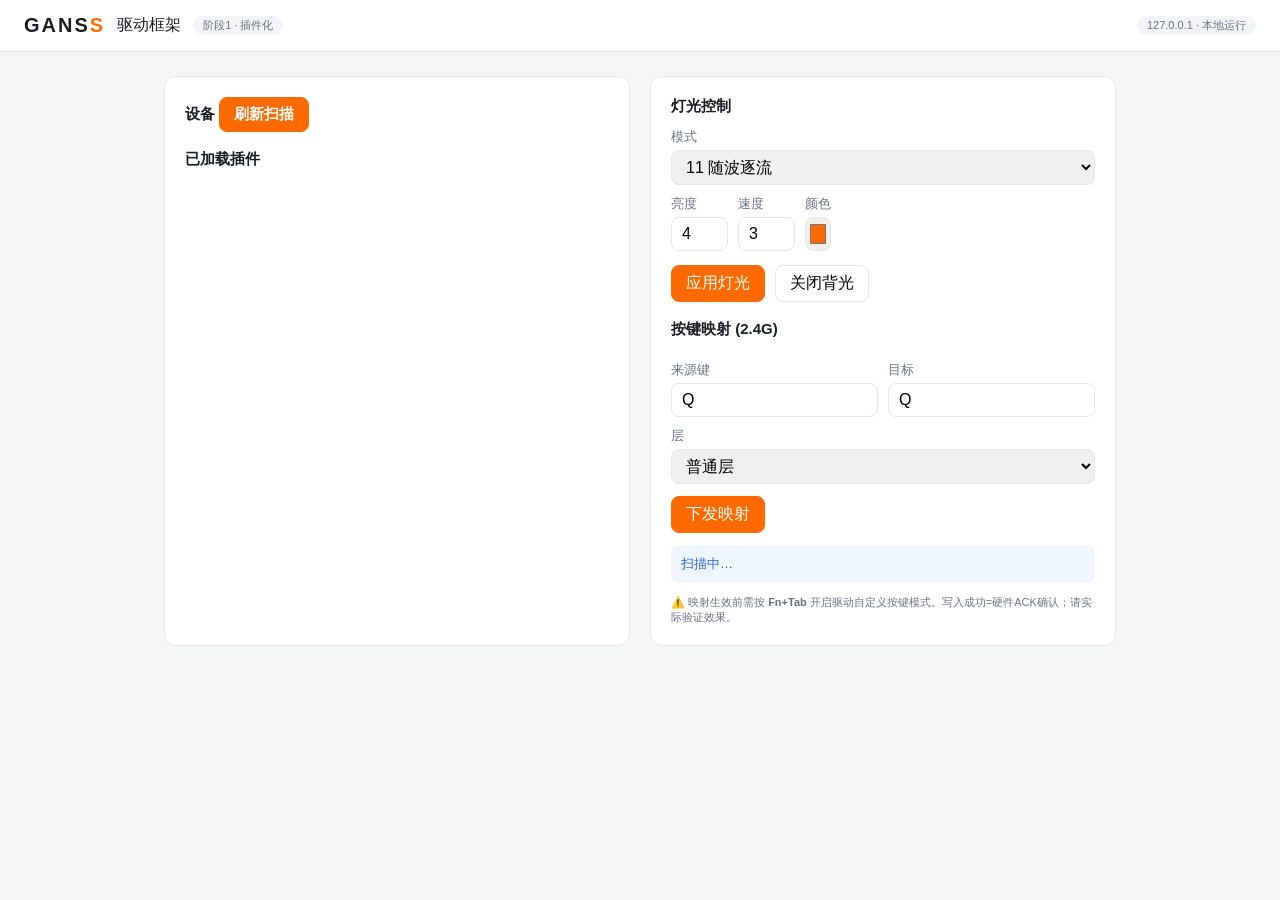
==== framework/web/index.html @ e5298eab "阶段1：插件化框架重构 + GS3104T-PRO 标准插件迁移（10项真机回归全通过） - framework/transport.py: import hid 统一传输层（显式 report_id" ====
<!DOCTYPE html>
<html lang="zh-CN">
<head>
<meta charset="utf-8">
<title>GANSS 驱动框架 (阶段1)</title>
<style>
:root{--bg:#f5f6f8;--card:#fff;--ink:#1a1d21;--muted:#6b7280;--accent:#ff6a00;--line:#e5e7eb;--ok:#16a34a;--err:#dc2626}
*{box-sizing:border-box;margin:0;padding:0}
body{font-family:-apple-system,'PingFang SC',sans-serif;background:var(--bg);color:var(--ink)}
header{background:var(--card);border-bottom:1px solid var(--line);padding:14px 24px;display:flex;gap:12px;align-items:center}
.logo{font-weight:800;font-size:20px;letter-spacing:2px}
main{max-width:1000px;margin:24px auto;padding:0 24px;display:grid;grid-template-columns:1fr 1fr;gap:20px}
.card{background:var(--card);border:1px solid var(--line);border-radius:12px;padding:20px}
h2{font-size:15px;margin-bottom:12px}
button{font:inherit;cursor:pointer;border:1px solid var(--line);background:#fff;border-radius:8px;padding:7px 14px}
button.primary{background:var(--accent);color:#fff;border-color:var(--accent)}
.badge{font-size:11px;background:#f3f4f6;border-radius:999px;padding:2px 10px;color:var(--muted)}
.device,.plugin{padding:10px 12px;border:1px solid var(--line);border-radius:8px;margin-bottom:8px;font-size:13px}
.meta{color:var(--muted);font-size:11px;margin-top:4px}
label{display:block;font-size:13px;color:var(--muted);margin:10px 0 4px}
select,input{width:100%;padding:7px 10px;border:1px solid var(--line);border-radius:8px;font:inherit}
#status{font-size:13px;padding:10px;border-radius:8px;margin-top:12px;display:none;white-space:pre-wrap}
#status.ok{display:block;background:#f0fdf4;color:var(--ok)}
#status.err{display:block;background:#fef2f2;color:var(--err)}
#status.info{display:block;background:#eff6ff;color:#2563eb}
.row{display:flex;gap:10px}
</style>
</head>
<body>
<header>
  <span class="logo">GANS<span style="color:var(--accent)">S</span></span><span>驱动框架</span>
  <span class="badge">阶段1 · 插件化</span><span style="flex:1"></span>
  <span class="badge">127.0.0.1 · 本地运行</span>
</header>
<main>
  <section class="card">
    <h2>设备 <button class="primary" onclick="scan()">刷新扫描</button></h2>
    <div id="devices"></div>
    <h2 style="margin-top:18px">已加载插件</h2>
    <div id="plugins"></div>
  </section>
  <section class="card">
    <h2>灯光控制</h2>
    <label>模式</label>
    <select id="mode"></select>
    <div class="row">
      <div><label>亮度</label><input type="number" id="brightness" min="0" max="5" value="4"></div>
      <div><label>速度</label><input type="number" id="speed" min="0" max="5" value="3"></div>
      <div><label>颜色</label><input type="color" id="color" value="#ff6a00" style="height:34px;padding:2px"></div>
    </div>
    <div style="display:flex;gap:10px;margin-top:14px">
      <button class="primary" onclick="applyLight()">应用灯光</button>
      <button onclick="lightOff()">关闭背光</button>
    </div>
    <h2 style="margin-top:18px">按键映射 (2.4G)</h2>
    <div class="row">
      <div><label>来源键</label><input id="src" value="Q" list="keys"></div>
      <div><label>目标</label><input id="dst" value="Q" list="keys"></div>
    </div>
    <label>层</label>
    <select id="layer"><option value="normal">普通层</option><option value="fn">Fn 层</option></select>
    <div style="margin-top:12px"><button class="primary" onclick="applyMap()">下发映射</button></div>
    <div id="status"></div>
    <p class="meta" style="margin-top:12px">⚠️ 映射生效前需按 <b>Fn+Tab</b> 开启驱动自定义按键模式。写入成功=硬件ACK确认；请实际验证效果。</p>
  </section>
</main>
<script>
const $=i=>document.getElementById(i);
let devices=[],selected=null;
const MODES=[[0,'关闭'],[1,'静态恒亮'],[2,'单点亮'],[3,'单熄灭'],[4,'繁星点点'],[5,'漫天飞雪'],[6,'百花争艳'],[7,'动态呼吸'],[8,'光谱循环'],[9,'彩泉涌动'],[10,'多彩纵横'],[11,'随波逐流'],[12,'峰回路转'],[13,'一触即发'],[14,'一石二鸟'],[15,'涟漪扩散'],[16,'川流不息'],[17,'重峦叠嶂'],[18,'斜风细雨'],[19,'来回穿梭']];
$('mode').innerHTML=MODES.map(([n,nm])=>`<option value="${n}"${n===11?' selected':''}>${n} ${nm}</option>`).join('');
function status(kind,text){const s=$('status');s.className=kind;s.textContent=text}
async function api(m,p={}){const r=await fetch('/api',{method:'POST',headers:{'Content-Type':'application/json'},body:JSON.stringify({api_version:2,id:String(Date.now()),method:m,params:p})});return r.json()}
async function scan(){
  status('info','扫描中…');
  const r=await api('devices.scan');if(!r.ok)return status('err',r.error.message);
  devices=r.result.devices;
  $('devices').innerHTML=devices.length?devices.map((d,i)=>`<div class="device" data-i="${i}" onclick="sel(${i})" style="${selected===i?'border-color:var(--accent);background:#fff7f2':''}"><b>${d.name}</b> <span class="badge">${d.device_type}</span><div class="meta">${d.device_id} · ${d.connection} · ${d.plugin_id}</div></div>`).join(''):'<div class="meta">未发现设备</div>';
  const p=await api('plugins.list');
  $('plugins').innerHTML=p.result.plugins.map(pl=>`<div class="plugin"><b>${pl.name}</b> <span class="badge">${pl.plugin_id} v${pl.version}</span><div class="meta">能力: ${pl.capabilities.join(', ')} · ${pl.enabled?'已启用':'已禁用'}</div><div style="margin-top:6px"><button onclick="togglePlugin('${pl.plugin_id}',${!pl.enabled})">${pl.enabled?'禁用':'启用'}</button></div></div>`).join('');
  status(devices.length?'ok':'err',devices.length?`发现 ${devices.length} 台设备`:'未发现设备');
}
function sel(i){selected=i;scan()}
async function togglePlugin(id,en){await api('plugins.set_enabled',{plugin_id:id,enabled:en});scan()}
async function needDev(){if(selected==null||!devices[selected]){status('err','请先扫描并选择设备');return null}return devices[selected].device_id}
async function applyLight(){const d=await needDev();if(!d)return;
  const r=await api('device.apply',{device:d,module:'lighting',patch:{mode:+$('mode').value,color:$('color').value.slice(1).toUpperCase(),brightness:+$('brightness').value,speed:+$('speed').value}});
  status(r.ok?'ok':'err',r.ok?'灯光指令已发送（硬件ACK通过），请目视确认效果':r.error.message)}
async function lightOff(){const d=await needDev();if(!d)return;
  const r=await api('device.apply',{device:d,module:'lighting',patch:{mode:0}});
  status(r.ok?'ok':'err',r.ok?'背光已关闭':r.error.message)}
async function applyMap(){const d=await needDev();if(!d)return;
  const r=await api('device.apply',{device:d,module:'keymap',patch:{source:$('src').value.trim(),target:$('dst').value.trim(),layer:$('layer').value}});
  status(r.ok?'ok':'err',r.ok?`映射 ${$('src').value}→${$('dst').value} 已发送（ACK通过），请按键验证`:r.error.message)}
scan();
</script>
</body>
</html>
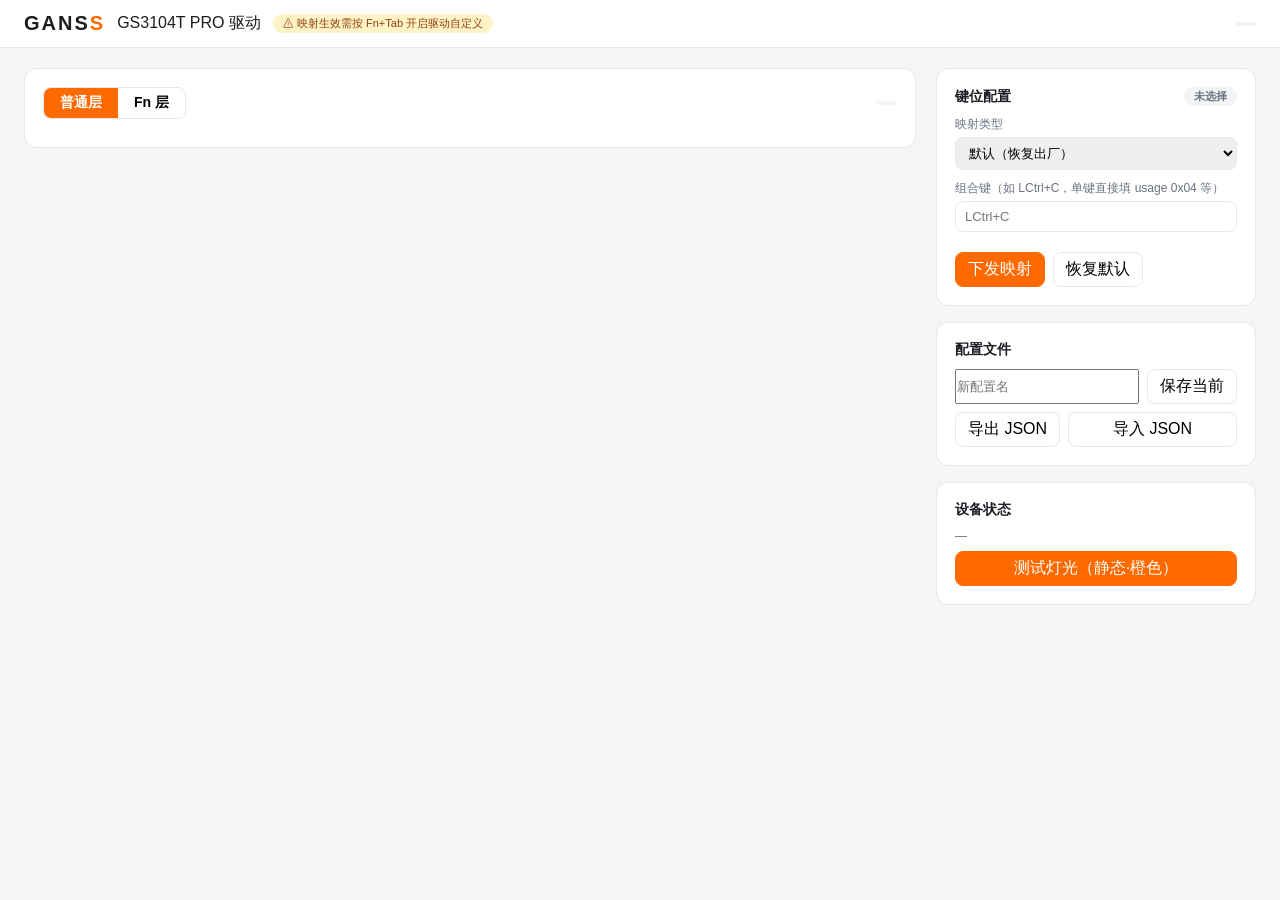
==== commit 4fa0da98: "阶段2：官方网页驱动协议破解落地 + 112键可视化 + 完整映射 + Profiles - web_protocol.py: 新固件协议完整实现（AA头32B分块/GET_DEVICE_INFO/键" ====
--- a/framework/web/index.html
+++ b/framework/web/index.html
@@ -2,97 +2,353 @@
 <html lang="zh-CN">
 <head>
 <meta charset="utf-8">
-<title>GANSS 驱动框架 (阶段1)</title>
+<title>GANSS GS3104T PRO 键盘驱动</title>
 <style>
-:root{--bg:#f5f6f8;--card:#fff;--ink:#1a1d21;--muted:#6b7280;--accent:#ff6a00;--line:#e5e7eb;--ok:#16a34a;--err:#dc2626}
+:root{--bg:#f5f6f8;--card:#fff;--ink:#1a1d21;--muted:#6b7280;--accent:#ff6a00;--line:#e5e7eb;
+  --ok:#16a34a;--err:#dc2626;--modified:#2563eb}
 *{box-sizing:border-box;margin:0;padding:0}
 body{font-family:-apple-system,'PingFang SC',sans-serif;background:var(--bg);color:var(--ink)}
-header{background:var(--card);border-bottom:1px solid var(--line);padding:14px 24px;display:flex;gap:12px;align-items:center}
+header{background:var(--card);border-bottom:1px solid var(--line);padding:12px 24px;display:flex;gap:12px;align-items:center}
 .logo{font-weight:800;font-size:20px;letter-spacing:2px}
-main{max-width:1000px;margin:24px auto;padding:0 24px;display:grid;grid-template-columns:1fr 1fr;gap:20px}
-.card{background:var(--card);border:1px solid var(--line);border-radius:12px;padding:20px}
-h2{font-size:15px;margin-bottom:12px}
-button{font:inherit;cursor:pointer;border:1px solid var(--line);background:#fff;border-radius:8px;padding:7px 14px}
+.badge{font-size:11px;background:#f3f4f6;border-radius:999px;padding:2px 10px;color:var(--muted)}
+.badge.warn{background:#fef3c7;color:#92400e}
+main{max-width:1280px;margin:20px auto;padding:0 24px;display:grid;grid-template-columns:1fr 320px;gap:20px;align-items:start}
+.card{background:var(--card);border:1px solid var(--line);border-radius:12px;padding:18px}
+h2{font-size:14px;margin-bottom:10px;display:flex;justify-content:space-between;align-items:center}
+button{font:inherit;cursor:pointer;border:1px solid var(--line);background:#fff;border-radius:8px;padding:6px 12px}
 button.primary{background:var(--accent);color:#fff;border-color:var(--accent)}
-.badge{font-size:11px;background:#f3f4f6;border-radius:999px;padding:2px 10px;color:var(--muted)}
-.device,.plugin{padding:10px 12px;border:1px solid var(--line);border-radius:8px;margin-bottom:8px;font-size:13px}
-.meta{color:var(--muted);font-size:11px;margin-top:4px}
-label{display:block;font-size:13px;color:var(--muted);margin:10px 0 4px}
-select,input{width:100%;padding:7px 10px;border:1px solid var(--line);border-radius:8px;font:inherit}
+button:disabled{opacity:.5;cursor:not-allowed}
+.layer-switch{display:flex;gap:0;border:1px solid var(--line);border-radius:8px;overflow:hidden}
+.layer-switch button{border:none;border-radius:0;padding:6px 16px}
+.layer-switch button.active{background:var(--accent);color:#fff}
+#kb{position:relative;margin:10px auto}
+#kb svg{display:block}
+.keyrect{fill:#fff;stroke:#9ca3af;stroke-width:1;cursor:pointer}
+.keyrect:hover{fill:#fff7f2}
+.keyrect.selected{stroke:var(--accent);stroke-width:2.5}
+.keyrect.modified{stroke:var(--modified);stroke-width:2}
+.keyrect.reserved{fill:#f3f4f6;stroke-dasharray:3 2}
+.keylabel{font-size:9px;fill:#374151;pointer-events:none;user-select:none}
+.keymap-badge{font-size:8px;fill:var(--modified);pointer-events:none;font-weight:700}
+.panel label{display:block;font-size:12px;color:var(--muted);margin:10px 0 4px}
+.panel select,.panel input{width:100%;padding:7px 9px;border:1px solid var(--line);border-radius:8px;font:inherit;font-size:13px}
+.mods{display:grid;grid-template-columns:repeat(4,1fr);gap:6px;margin-top:6px}
+.mods label{display:flex;gap:4px;align-items:center;font-size:11px;margin:0;color:var(--ink)}
 #status{font-size:13px;padding:10px;border-radius:8px;margin-top:12px;display:none;white-space:pre-wrap}
 #status.ok{display:block;background:#f0fdf4;color:var(--ok)}
 #status.err{display:block;background:#fef2f2;color:var(--err)}
 #status.info{display:block;background:#eff6ff;color:#2563eb}
-.row{display:flex;gap:10px}
+.profile-item{display:flex;justify-content:space-between;align-items:center;padding:6px 8px;border:1px solid var(--line);border-radius:8px;margin-bottom:6px;font-size:13px}
+.profile-item.active{border-color:var(--accent);background:#fff7f2}
+.macro-ev{display:flex;gap:6px;margin-bottom:4px;font-size:11px;align-items:center}
+.macro-ev input{width:70px;padding:3px 6px}
+.device-info{font-size:12px;color:var(--muted);margin:6px 0}
+textarea{width:100%;height:70px;font:12px ui-monospace,monospace;border:1px solid var(--line);border-radius:8px;padding:6px}
+.hidden{display:none}
 </style>
 </head>
 <body>
 <header>
-  <span class="logo">GANS<span style="color:var(--accent)">S</span></span><span>驱动框架</span>
-  <span class="badge">阶段1 · 插件化</span><span style="flex:1"></span>
-  <span class="badge">127.0.0.1 · 本地运行</span>
+  <span class="logo">GANS<span style="color:var(--accent)">S</span></span><span>GS3104T PRO 驱动</span>
+  <span class="badge warn">⚠ 映射生效需按 Fn+Tab 开启驱动自定义</span>
+  <span style="flex:1"></span>
+  <span id="devInfo" class="badge"></span>
 </header>
 <main>
   <section class="card">
-    <h2>设备 <button class="primary" onclick="scan()">刷新扫描</button></h2>
-    <div id="devices"></div>
-    <h2 style="margin-top:18px">已加载插件</h2>
-    <div id="plugins"></div>
+    <h2>
+      <div class="layer-switch">
+        <button id="layerNormal" class="active" onclick="setLayer('normal')">普通层</button>
+        <button id="layerFn" onclick="setLayer('fn')">Fn 层</button>
+      </div>
+      <span class="badge" id="modifiedCount"></span>
+    </h2>
+    <div id="kb"></div>
   </section>
-  <section class="card">
-    <h2>灯光控制</h2>
-    <label>模式</label>
-    <select id="mode"></select>
-    <div class="row">
-      <div><label>亮度</label><input type="number" id="brightness" min="0" max="5" value="4"></div>
-      <div><label>速度</label><input type="number" id="speed" min="0" max="5" value="3"></div>
-      <div><label>颜色</label><input type="color" id="color" value="#ff6a00" style="height:34px;padding:2px"></div>
+  <aside>
+    <div class="card panel">
+      <h2>键位配置 <span class="badge" id="selKeyName">未选择</span></h2>
+      <label>映射类型</label>
+      <select id="mapType" onchange="renderTypeUI()">
+        <option value="default">默认（恢复出厂）</option>
+        <option value="key">按键 / 组合键</option>
+        <option value="media">多媒体键</option>
+        <option value="macro">宏</option>
+      </select>
+      <div id="uiKey">
+        <label>组合键（如 LCtrl+C，单键直接填 usage 0x04 等）</label>
+        <input id="comboKey" placeholder="LCtrl+C" list="usageList">
+        <div class="mods" id="modifierBoxes"></div>
+      </div>
+      <div id="uiMedia" class="hidden">
+        <label>多媒体键</label>
+        <select id="mediaKey"></select>
+      </div>
+      <div id="uiMacro" class="hidden">
+        <label>宏绑定槽位</label>
+        <input id="macroSlot" type="number" min="0" max="99" value="0">
+        <label>宏动作（按下/抬起 + 延迟ms）</label>
+        <div id="macroEvents"></div>
+        <button onclick="addMacroEvent()">+ 添加事件</button>
+        <label style="margin-top:8px">说明：actionType=3（键盘），下发走官方新协议（实验性）</label>
+      </div>
+      <div style="display:flex;gap:8px;margin-top:14px">
+        <button class="primary" onclick="applyMap()">下发映射</button>
+        <button onclick="applyDefault()">恢复默认</button>
+      </div>
     </div>
-    <div style="display:flex;gap:10px;margin-top:14px">
-      <button class="primary" onclick="applyLight()">应用灯光</button>
-      <button onclick="lightOff()">关闭背光</button>
+    <div class="card" style="margin-top:16px">
+      <h2>配置文件</h2>
+      <div id="profiles"></div>
+      <div style="display:flex;gap:8px;margin-top:8px">
+        <input id="profileName" placeholder="新配置名" style="flex:1">
+        <button onclick="saveProfile()">保存当前</button>
+      </div>
+      <div style="display:flex;gap:8px;margin-top:8px">
+        <button onclick="exportProfiles()">导出 JSON</button>
+        <label style="flex:1;position:relative;overflow:hidden">
+          <input type="file" id="importFile" accept=".json" style="position:absolute;inset:0;opacity:0;cursor:pointer" onchange="importProfiles(event)">
+          <button style="width:100%">导入 JSON</button>
+        </label>
+      </div>
     </div>
-    <h2 style="margin-top:18px">按键映射 (2.4G)</h2>
-    <div class="row">
-      <div><label>来源键</label><input id="src" value="Q" list="keys"></div>
-      <div><label>目标</label><input id="dst" value="Q" list="keys"></div>
+    <div class="card" style="margin-top:16px">
+      <h2>设备状态</h2>
+      <div id="stateInfo" class="device-info">—</div>
+      <div style="display:flex;gap:8px;margin-top:8px">
+        <button class="primary" style="flex:1" onclick="lighting()">测试灯光（静态·橙色）</button>
+      </div>
     </div>
-    <label>层</label>
-    <select id="layer"><option value="normal">普通层</option><option value="fn">Fn 层</option></select>
-    <div style="margin-top:12px"><button class="primary" onclick="applyMap()">下发映射</button></div>
-    <div id="status"></div>
-    <p class="meta" style="margin-top:12px">⚠️ 映射生效前需按 <b>Fn+Tab</b> 开启驱动自定义按键模式。写入成功=硬件ACK确认；请实际验证效果。</p>
-  </section>
+  </aside>
 </main>
+<div style="max-width:1280px;margin:0 auto;padding:0 24px 30px">
+  <div id="status"></div>
+</div>
+<datalist id="usageList"></datalist>
 <script>
 const $=i=>document.getElementById(i);
-let devices=[],selected=null;
-const MODES=[[0,'关闭'],[1,'静态恒亮'],[2,'单点亮'],[3,'单熄灭'],[4,'繁星点点'],[5,'漫天飞雪'],[6,'百花争艳'],[7,'动态呼吸'],[8,'光谱循环'],[9,'彩泉涌动'],[10,'多彩纵横'],[11,'随波逐流'],[12,'峰回路转'],[13,'一触即发'],[14,'一石二鸟'],[15,'涟漪扩散'],[16,'川流不息'],[17,'重峦叠嶂'],[18,'斜风细雨'],[19,'来回穿梭']];
-$('mode').innerHTML=MODES.map(([n,nm])=>`<option value="${n}"${n===11?' selected':''}>${n} ${nm}</option>`).join('');
-function status(kind,text){const s=$('status');s.className=kind;s.textContent=text}
+let devices=[],selected=null,layer='normal',keys=[],modified={normal:{},fn:{}},curKey=null,mediaKeys=[];
+
+function status(k,t){const s=$('status');s.className=k;s.textContent=t}
 async function api(m,p={}){const r=await fetch('/api',{method:'POST',headers:{'Content-Type':'application/json'},body:JSON.stringify({api_version:2,id:String(Date.now()),method:m,params:p})});return r.json()}
-async function scan(){
-  status('info','扫描中…');
-  const r=await api('devices.scan');if(!r.ok)return status('err',r.error.message);
-  devices=r.result.devices;
-  $('devices').innerHTML=devices.length?devices.map((d,i)=>`<div class="device" data-i="${i}" onclick="sel(${i})" style="${selected===i?'border-color:var(--accent);background:#fff7f2':''}"><b>${d.name}</b> <span class="badge">${d.device_type}</span><div class="meta">${d.device_id} · ${d.connection} · ${d.plugin_id}</div></div>`).join(''):'<div class="meta">未发现设备</div>';
-  const p=await api('plugins.list');
-  $('plugins').innerHTML=p.result.plugins.map(pl=>`<div class="plugin"><b>${pl.name}</b> <span class="badge">${pl.plugin_id} v${pl.version}</span><div class="meta">能力: ${pl.capabilities.join(', ')} · ${pl.enabled?'已启用':'已禁用'}</div><div style="margin-top:6px"><button onclick="togglePlugin('${pl.plugin_id}',${!pl.enabled})">${pl.enabled?'禁用':'启用'}</button></div></div>`).join('');
-  status(devices.length?'ok':'err',devices.length?`发现 ${devices.length} 台设备`:'未发现设备');
-}
-function sel(i){selected=i;scan()}
-async function togglePlugin(id,en){await api('plugins.set_enabled',{plugin_id:id,enabled:en});scan()}
-async function needDev(){if(selected==null||!devices[selected]){status('err','请先扫描并选择设备');return null}return devices[selected].device_id}
-async function applyLight(){const d=await needDev();if(!d)return;
-  const r=await api('device.apply',{device:d,module:'lighting',patch:{mode:+$('mode').value,color:$('color').value.slice(1).toUpperCase(),brightness:+$('brightness').value,speed:+$('speed').value}});
-  status(r.ok?'ok':'err',r.ok?'灯光指令已发送（硬件ACK通过），请目视确认效果':r.error.message)}
-async function lightOff(){const d=await needDev();if(!d)return;
-  const r=await api('device.apply',{device:d,module:'lighting',patch:{mode:0}});
-  status(r.ok?'ok':'err',r.ok?'背光已关闭':r.error.message)}
-async function applyMap(){const d=await needDev();if(!d)return;
-  const r=await api('device.apply',{device:d,module:'keymap',patch:{source:$('src').value.trim(),target:$('dst').value.trim(),layer:$('layer').value}});
-  status(r.ok?'ok':'err',r.ok?`映射 ${$('src').value}→${$('dst').value} 已发送（ACK通过），请按键验证`:r.error.message)}
-scan();
+
+// ---- init ----
+(async()=>{
+  const r=await api('devices.scan');
+  if(r.ok&&r.result.devices.length){devices=r.result.devices;selected=0;
+    $('devInfo').textContent=devices[0].name+' · '+devices[0].connection;
+    await loadState();
+  } else $('devInfo').textContent='未发现键盘';
+  const k=await api('keys.list',{device:devices[0]?.device_id||''});
+  if(k.ok){keys=k.result.keys;mediaKeys=k.result.media_keys||[];
+    $('mediaKey').innerHTML=mediaKeys.map(m=>`<option value="${m.id}">${m.name}</option>`).join('');
+    buildCanvas();buildUsageList();buildModifiers();
+  }
+  await refreshProfiles();
+})();
+
+async function loadState(){
+  const r=await api('device.state',{device:devices[0].device_id});
+  if(r.ok){
+    const st=r.result.state;
+    if(st.shadow){modified=st.shadow.keymap||{normal:{},fn:{}}}
+    $('stateInfo').innerHTML=
+      `连接: ${st.connection}<br>硬件回读: ${st.readback==='hardware'?'✅ 支持（新固件）':'❌ 不支持（旧固件/休眠）'}`+
+      (st.battery!=null?`<br>电量: ${st.battery}%`:'')+
+      (st.web_protocol===false?'<br>⚠ 媒体键/宏需新固件':'');
+  }
+}
+
+// ---- keyboard canvas ----
+function buildCanvas(){
+  if(!keys.length)return;
+  const maxX=Math.max(...keys.map(k=>k.rect[0]+k.rect[2]));
+  const maxY=Math.max(...keys.map(k=>k.rect[1]+k.rect[3]));
+  const scale=1.9, W=(maxX+10)*scale, H=(maxY+10)*scale;
+  let svg=`<svg width="${W}" height="${H}" viewBox="0 0 ${W} ${H}">`;
+  for(const k of keys){
+    const[x,y,w,h]=k.rect;
+    const isFn=k.name==='Fn', isTab=k.name==='Tab';
+    svg+=`<g data-idx="${k.index}">
+      <rect class="keyrect" data-idx="${k.index}" x="${(x+5)*scale}" y="${(y+5)*scale}" width="${w*scale}" height="${h*scale}" rx="4"/>
+      <text class="keylabel" x="${(x+5)*scale+w*scale/2}" y="${(y+5)*scale+h*scale/2+3}" text-anchor="middle">${k.name}</text>
+      <text class="keymap-badge" data-badge="${k.index}" x="${(x+5)*scale+w*scale-2}" y="${(y+5)*scale+10}" text-anchor="end"></text>
+    </g>`;
+  }
+  svg+='</svg>';
+  $('kb').innerHTML=svg;
+  $('kb').addEventListener('click',e=>{
+    const r=e.target.closest('.keyrect');if(!r)return;
+    selectKey(+r.dataset.idx);
+  });
+  refreshBadges();
+}
+function keyByIndex(i){return keys.find(k=>k.index===i)}
+function selectKey(i){
+  curKey=i;
+  document.querySelectorAll('.keyrect').forEach(r=>r.classList.toggle('selected',+r.dataset.idx===i));
+  const k=keyByIndex(i);
+  $('selKeyName').textContent=`${k.name} (#${i})`;
+  const isFnKey=k.name==='Fn';
+  if(isFnKey){status('info','Fn 为系统保留键，禁止修改（防自锁保护）')}
+  const cur=modified[layer][k.name];
+  renderTypeUI();
+  if(cur){
+    if(cur.startsWith('media:')){$('mapType').value='media';$('mediaKey').value=cur}
+    else if(cur.startsWith('macro:')){$('mapType').value='macro';$('macroSlot').value=cur.slice(6)}
+    else if(cur!=='default'){$('mapType').value='key';$('comboKey').value=cur}
+    else $('mapType').value='default';
+  } else $('mapType').value='default';
+}
+function setLayer(l){layer=l;
+  $('layerNormal').classList.toggle('active',l==='normal');
+  $('layerFn').classList.toggle('active',l==='fn');
+  refreshBadges();
+}
+function refreshBadges(){
+  const m=modified[layer]||{};let n=0;
+  document.querySelectorAll('.keyrect').forEach(r=>{
+    const k=keyByIndex(+r.dataset.idx);
+    const isMod=m[k.name]&&m[k.name]!=='default';
+    r.classList.toggle('modified',!!isMod);
+    r.classList.toggle('reserved',k.name==='Fn');
+    if(isMod)n++;
+    const badge=document.querySelector(`[data-badge="${k.index}"]`);
+    if(badge)badge.textContent=isMod?(m[k.name]==='default'?'⌂':m[k.name].replace('media:','').slice(0,5)):'';
+  });
+  $('modifiedCount').textContent=`已改 ${n} 键`;
+}
+function buildUsageList(){
+  const common=[['A',4],['B',5],['C',6],['V',25],['X',27],['Q',20],['W',26],['Esc',41],['Space',44],['Enter',40],['Tab',43],['0x04',4]];
+  $('usageList').innerHTML=common.map(([n,u])=>`<option value="${n}">`).join('');
+}
+function buildModifiers(){
+  const mods=['LCtrl','LShift','LAlt','LWin','RCtrl','RShift','RAlt','RWin'];
+  $('modifierBoxes').innerHTML=mods.map(m=>`<label><input type="checkbox" data-mod="${m}">${m}</label>`).join('');
+}
+function renderTypeUI(){
+  const t=$('mapType').value;
+  $('uiKey').classList.toggle('hidden',t!=='key');
+  $('uiMedia').classList.toggle('hidden',t!=='media');
+  $('uiMacro').classList.toggle('hidden',t!=='macro');
+}
+
+// ---- mapping apply ----
+function comboFromUI(){
+  const mods=[...document.querySelectorAll('[data-mod]:checked')].map(c=>c.dataset.mod);
+  const key=$('comboKey').value.trim();
+  if(!key)return null;
+  return [...mods,key].join('+');
+}
+async function applyMap(){
+  if(curKey==null)return status('err','请先点击选择一个按键');
+  const k=keyByIndex(curKey);
+  if(k.name==='Fn')return status('err','Fn 为系统保留键，禁止修改');
+  const t=$('mapType').value;
+  let target='default';
+  if(t==='key'){target=comboFromUI();if(!target)return status('err','请填写目标键')}
+  if(t==='media'){target=$('mediaKey').value}
+  if(t==='macro'){target=`macro:${$('macroSlot').value}`}
+  const r=await api('device.apply',{device:devices[0].device_id,module:'keymap',
+    patch:{source:k.name,target,layer}});
+  if(r.ok){
+    modified[layer][k.name]=target;
+    // macro: also send macro definition if editor has events
+    if(t==='macro'){
+      const acts=collectMacroEvents();
+      if(acts.length){
+        const mr=await api('device.apply',{device:devices[0].device_id,module:'macro',
+          patch:{slot:+$('macroSlot').value,actions:acts}});
+        if(!mr.ok)status('err','宏定义下发失败: '+mr.error.message);
+      }
+    }
+    refreshBadges();
+    status('ok',`已下发 ${k.name} → ${target}`+(r.result.apply.note?'\n'+r.result.apply.note:''));
+  } else status('err',r.error.message);
+}
+async function applyDefault(){
+  if(curKey==null)return status('err','请先选择按键');
+  const k=keyByIndex(curKey);
+  if(k.name==='Fn')return status('err','Fn 为系统保留键');
+  const r=await api('device.apply',{device:devices[0].device_id,module:'keymap',
+    patch:{source:k.name,target:'default',layer}});
+  if(r.ok){modified[layer][k.name]='default';refreshBadges();status('ok',`${k.name} 已恢复默认`)}
+  else status('err',r.error.message);
+}
+async function lighting(){
+  const r=await api('device.apply',{device:devices[0].device_id,module:'lighting',
+    patch:{mode:1,color:'FF6A00',brightness:4,speed:3}});
+  status(r.ok?'ok':'err',r.ok?'灯光已切换为静态橙色':'灯光失败: '+r.error.message);
+}
+
+// ---- macro editor ----
+let macroEvents=[];
+function addMacroEvent(ev){
+  macroEvents.push(ev||{isPress:true,keyCode:4,delay_ms:20});
+  renderMacroEvents();
+}
+function renderMacroEvents(){
+  $('macroEvents').innerHTML=macroEvents.map((e,i)=>`
+    <div class="macro-ev">
+      <select onchange="macroEvents[${i}].isPress=this.value==='1'">
+        <option value="1"${e.isPress?' selected':''}>按下</option>
+        <option value="0"${!e.isPress?' selected':''}>抬起</option>
+      </select>
+      <input type="number" value="${e.keyCode}" title="HID usage" onchange="macroEvents[${i}].keyCode=+this.value">
+      <input type="number" value="${e.delay_ms}" title="延迟 ms" onchange="macroEvents[${i}].delay_ms=+this.value">
+      <button onclick="macroEvents.splice(${i},1);renderMacroEvents()">×</button>
+    </div>`).join('');
+}
+function collectMacroEvents(){return macroEvents}
+
+// ---- profiles ----
+async function refreshProfiles(){
+  const r=await api('profiles.list',{device:devices[0].device_id});
+  if(r.ok){
+    const ps=r.result.profiles;
+    $('profiles').innerHTML=ps.length?ps.map(p=>`
+      <div class="profile-item"><span>${p.name}</span>
+        <span><button onclick="loadProfile('${p.name}')">载入</button>
+        <button onclick="delProfile('${p.name}')">×</button></span>
+      </div>`).join(''):'<span class="badge">暂无配置</span>';
+  }
+}
+async function saveProfile(){
+  const name=$('profileName').value.trim();
+  if(!name)return status('err','请填写配置名');
+  const r=await api('profiles.save',{device:devices[0].device_id,name,
+    data:{keymap:JSON.parse(JSON.stringify(modified))}});
+  if(r.ok){status('ok','配置已保存: '+name);$('profileName').value='';refreshProfiles()}
+  else status('err',r.error.message);
+}
+async function loadProfile(name){
+  const r=await api('profiles.list',{device:devices[0].device_id});
+  if(!r.ok)return status('err',r.error.message);
+  const p=r.result.profiles.find(x=>x.name===name);
+  if(!p)return;
+  modified={normal:{...(p.keymap.normal||{})},fn:{...(p.keymap.fn||{})}};
+  refreshBadges();
+  status('ok',`已载入配置「${name}」（映射表已同步到界面；逐键下发请点击各键）`);
+}
+async function delProfile(name){
+  await api('profiles.delete',{device:devices[0].device_id,name});
+  refreshProfiles();
+}
+async function exportProfiles(){
+  const r=await api('profiles.export',{device:devices[0].device_id});
+  if(r.ok){
+    const blob=new Blob([JSON.stringify(r.result.export,null,2)],{type:'application/json'});
+    const a=document.createElement('a');a.href=URL.createObjectURL(blob);
+    a.download='ganss-profiles.json';a.click();
+  }
+}
+async function importProfiles(ev){
+  const f=ev.target.files[0];if(!f)return;
+  const text=await f.text();
+  const r=await api('profiles.import',{device:devices[0].device_id,data:JSON.parse(text)});
+  if(r.ok){status('ok',`已导入 ${r.result.result.imported} 个配置`);refreshProfiles()}
+  else status('err',r.error.message);
+}
 </script>
 </body>
 </html>
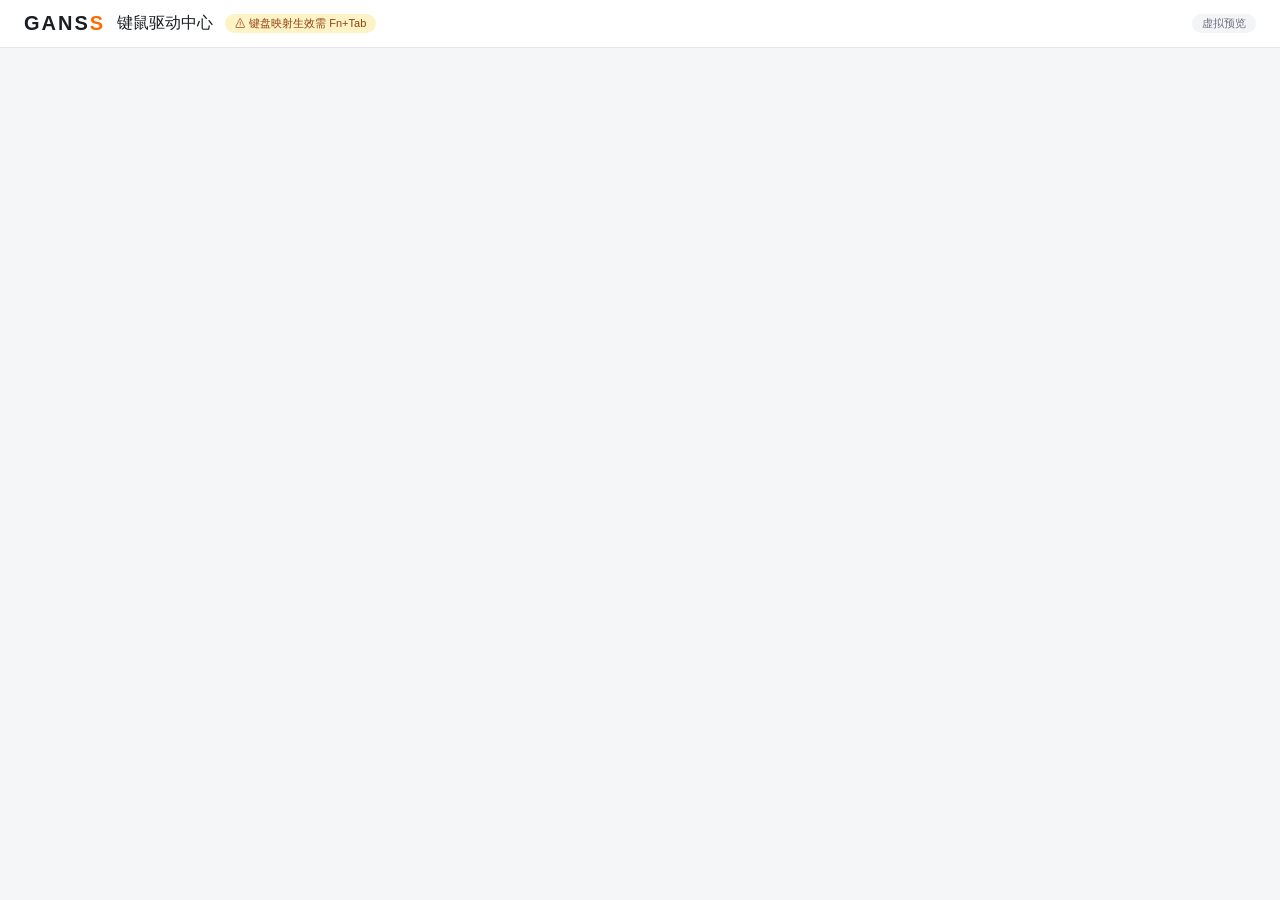
==== commit f19e332b: "阶段3：FLX3 鼠标插件接入 + 多设备同屏管理 - plugins/ganss_flx3/: manifest(多条件匹配防误伤Elan触控板) + protocol.py   (setCheck" ====
--- a/framework/web/index.html
+++ b/framework/web/index.html
@@ -2,353 +2,491 @@
 <html lang="zh-CN">
 <head>
 <meta charset="utf-8">
-<title>GANSS GS3104T PRO 键盘驱动</title>
+<title>GANSS 键鼠驱动中心</title>
 <style>
 :root{--bg:#f5f6f8;--card:#fff;--ink:#1a1d21;--muted:#6b7280;--accent:#ff6a00;--line:#e5e7eb;
-  --ok:#16a34a;--err:#dc2626;--modified:#2563eb}
+  --ok:#16a34a;--err:#dc2626;--modified:#2563eb;--sleep:#f59e0b}
 *{box-sizing:border-box;margin:0;padding:0}
 body{font-family:-apple-system,'PingFang SC',sans-serif;background:var(--bg);color:var(--ink)}
 header{background:var(--card);border-bottom:1px solid var(--line);padding:12px 24px;display:flex;gap:12px;align-items:center}
 .logo{font-weight:800;font-size:20px;letter-spacing:2px}
 .badge{font-size:11px;background:#f3f4f6;border-radius:999px;padding:2px 10px;color:var(--muted)}
 .badge.warn{background:#fef3c7;color:#92400e}
-main{max-width:1280px;margin:20px auto;padding:0 24px;display:grid;grid-template-columns:1fr 320px;gap:20px;align-items:start}
-.card{background:var(--card);border:1px solid var(--line);border-radius:12px;padding:18px}
+.badge.battery{background:#dcfce7;color:#166534}
+.devbar{display:flex;gap:10px;margin-top:10px}
+.devtab{flex:1;padding:10px 14px;border:1px solid var(--line);border-radius:10px;background:#fff;
+  cursor:pointer;display:flex;align-items:center;gap:10px}
+.devtab.active{border-color:var(--accent);background:#fff7f2}
+.devtab .nm{font-weight:600;font-size:14px}
+.devtab .st{font-size:11px;color:var(--muted)}
+.dot{width:8px;height:8px;border-radius:50%;background:var(--ok)}
+.dot.sleep{background:var(--sleep)}
+.sleepbar{display:none;background:#fef3c7;color:#92400e;padding:8px 14px;border-radius:10px;
+  margin-top:10px;font-size:13px;align-items:center;gap:10px}
+.sleepbar.show{display:flex}
+main{max-width:1280px;margin:20px auto;padding:0 24px}
+.card{background:var(--card);border:1px solid var(--line);border-radius:12px;padding:18px;margin-bottom:16px}
 h2{font-size:14px;margin-bottom:10px;display:flex;justify-content:space-between;align-items:center}
 button{font:inherit;cursor:pointer;border:1px solid var(--line);background:#fff;border-radius:8px;padding:6px 12px}
 button.primary{background:var(--accent);color:#fff;border-color:var(--accent)}
 button:disabled{opacity:.5;cursor:not-allowed}
-.layer-switch{display:flex;gap:0;border:1px solid var(--line);border-radius:8px;overflow:hidden}
+.tabs{display:flex;gap:2px;border-bottom:2px solid var(--line);margin-bottom:14px}
+.tabs button{border:none;border-radius:8px 8px 0 0;padding:8px 18px;background:transparent}
+.tabs button.active{color:var(--accent);border-bottom:2px solid var(--accent);font-weight:600}
+.grid2{display:grid;grid-template-columns:1fr 340px;gap:16px}
+.layer-switch{display:flex;border:1px solid var(--line);border-radius:8px;overflow:hidden}
 .layer-switch button{border:none;border-radius:0;padding:6px 16px}
 .layer-switch button.active{background:var(--accent);color:#fff}
-#kb{position:relative;margin:10px auto}
-#kb svg{display:block}
 .keyrect{fill:#fff;stroke:#9ca3af;stroke-width:1;cursor:pointer}
 .keyrect:hover{fill:#fff7f2}
 .keyrect.selected{stroke:var(--accent);stroke-width:2.5}
 .keyrect.modified{stroke:var(--modified);stroke-width:2}
 .keyrect.reserved{fill:#f3f4f6;stroke-dasharray:3 2}
-.keylabel{font-size:9px;fill:#374151;pointer-events:none;user-select:none}
+.keylabel{font-size:9px;fill:#374151;pointer-events:none}
 .keymap-badge{font-size:8px;fill:var(--modified);pointer-events:none;font-weight:700}
-.panel label{display:block;font-size:12px;color:var(--muted);margin:10px 0 4px}
+.panel label{display:block;font-size:12px;color:var(--muted);margin:8px 0 4px}
 .panel select,.panel input{width:100%;padding:7px 9px;border:1px solid var(--line);border-radius:8px;font:inherit;font-size:13px}
 .mods{display:grid;grid-template-columns:repeat(4,1fr);gap:6px;margin-top:6px}
-.mods label{display:flex;gap:4px;align-items:center;font-size:11px;margin:0;color:var(--ink)}
-#status{font-size:13px;padding:10px;border-radius:8px;margin-top:12px;display:none;white-space:pre-wrap}
+.mods label{display:flex;gap:4px;font-size:11px;margin:0;color:var(--ink)}
+#status{font-size:13px;padding:10px;border-radius:8px;margin-top:10px;display:none;white-space:pre-wrap}
 #status.ok{display:block;background:#f0fdf4;color:var(--ok)}
 #status.err{display:block;background:#fef2f2;color:var(--err)}
 #status.info{display:block;background:#eff6ff;color:#2563eb}
 .profile-item{display:flex;justify-content:space-between;align-items:center;padding:6px 8px;border:1px solid var(--line);border-radius:8px;margin-bottom:6px;font-size:13px}
-.profile-item.active{border-color:var(--accent);background:#fff7f2}
+.btnrow{display:flex;gap:8px;margin-top:10px;flex-wrap:wrap}
+.dpi-stage{border:1px solid var(--line);border-radius:10px;padding:10px;margin-bottom:8px}
+.dpi-stage .row{display:flex;gap:8px;align-items:center}
+.dpi-stage input[type=range]{flex:1}
 .macro-ev{display:flex;gap:6px;margin-bottom:4px;font-size:11px;align-items:center}
-.macro-ev input{width:70px;padding:3px 6px}
+.macro-ev input,.macro-ev select{width:80px;padding:3px 6px}
+.mouseview{position:relative;text-align:center}
+.mousebtn{cursor:pointer}
+.mousebtn.active circle{stroke:var(--accent);stroke-width:3}
+.radio-group{display:flex;gap:6px;flex-wrap:wrap}
+.radio-group label{display:flex;gap:4px;align-items:center;font-size:12px;margin:0;color:var(--ink);
+  border:1px solid var(--line);border-radius:8px;padding:5px 10px;cursor:pointer}
+.radio-group input{width:auto}
+.switch-row{display:flex;gap:16px;flex-wrap:wrap;margin-top:8px}
+.switch-row label{display:flex;gap:6px;align-items:center;font-size:13px;color:var(--ink);margin:0}
+.hidden{display:none}
 .device-info{font-size:12px;color:var(--muted);margin:6px 0}
-textarea{width:100%;height:70px;font:12px ui-monospace,monospace;border:1px solid var(--line);border-radius:8px;padding:6px}
-.hidden{display:none}
 </style>
 </head>
 <body>
 <header>
-  <span class="logo">GANS<span style="color:var(--accent)">S</span></span><span>GS3104T PRO 驱动</span>
-  <span class="badge warn">⚠ 映射生效需按 Fn+Tab 开启驱动自定义</span>
+  <span class="logo">GANS<span style="color:var(--accent)">S</span></span><span>键鼠驱动中心</span>
+  <span class="badge warn" id="fnTabBadge">⚠ 键盘映射生效需 Fn+Tab</span>
   <span style="flex:1"></span>
-  <span id="devInfo" class="badge"></span>
+  <span class="badge" onclick="toggleMock()" style="cursor:pointer" title="GANSS_FLX3_MOCK=1 环境变量控制">虚拟预览</span>
 </header>
 <main>
-  <section class="card">
-    <h2>
-      <div class="layer-switch">
-        <button id="layerNormal" class="active" onclick="setLayer('normal')">普通层</button>
-        <button id="layerFn" onclick="setLayer('fn')">Fn 层</button>
-      </div>
-      <span class="badge" id="modifiedCount"></span>
-    </h2>
-    <div id="kb"></div>
+  <div id="devbar" class="devbar"></div>
+  <div id="sleepbar" class="sleepbar">🌙 设备休眠中（按任意键/移动鼠标唤醒后可同步） <button onclick="syncPending()">唤醒并立即同步</button></div>
+
+  <!-- 键盘工作台 -->
+  <section id="kbView" class="hidden">
+    <div class="card">
+      <h2>
+        <div class="layer-switch">
+          <button id="layerNormal" class="active" onclick="setLayer('normal')">普通层</button>
+          <button id="layerFn" onclick="setLayer('fn')">Fn 层</button>
+        </div>
+        <span class="badge" id="modifiedCount"></span>
+      </h2>
+      <div id="kb"></div>
+    </div>
+    <div class="grid2">
+      <div class="card panel">
+        <h2>键位配置 <span class="badge" id="selKeyName">未选择</span></h2>
+        <label>映射类型</label>
+        <select id="mapType" onchange="renderTypeUI()">
+          <option value="default">默认（恢复出厂）</option>
+          <option value="key">按键 / 组合键</option>
+          <option value="media">多媒体键</option>
+          <option value="macro">宏绑定</option>
+        </select>
+        <div id="uiKey">
+          <label>组合键（如 LCtrl+C）</label>
+          <input id="comboKey" placeholder="LCtrl+C" list="usageList">
+          <div class="mods" id="modifierBoxes"></div>
+        </div>
+        <div id="uiMedia" class="hidden">
+          <label>多媒体键（Consumer Page LE，旧通道已实测 ACK）</label>
+          <select id="mediaKey"></select>
+        </div>
+        <div id="uiMacro" class="hidden">
+          <label>宏槽位 (0-99)</label>
+          <input id="macroSlot" type="number" min="0" max="99" value="0">
+        </div>
+        <div class="btnrow">
+          <button class="primary" onclick="applyMap()">下发映射</button>
+          <button onclick="applyDefault()">恢复默认</button>
+        </div>
+      </div>
+      <div>
+        <div class="card">
+          <h2>配置文件</h2>
+          <div id="profiles"></div>
+          <div style="display:flex;gap:8px;margin-top:8px">
+            <input id="profileName" placeholder="新配置名" style="flex:1">
+            <button onclick="saveProfile()">保存当前</button>
+          </div>
+          <div class="btnrow">
+            <button onclick="exportProfiles()">导出 JSON</button>
+            <label style="position:relative;overflow:hidden">
+              <input type="file" id="importFile" accept=".json" style="position:absolute;inset:0;opacity:0;cursor:pointer" onchange="importProfiles(event)">
+              <button>导入 JSON</button>
+            </label>
+          </div>
+        </div>
+        <div class="card">
+          <h2>设备状态</h2>
+          <div id="kbStateInfo" class="device-info">—</div>
+          <div class="btnrow"><button class="primary" onclick="kbLighting()">测试灯光</button></div>
+        </div>
+      </div>
+    </div>
   </section>
-  <aside>
-    <div class="card panel">
-      <h2>键位配置 <span class="badge" id="selKeyName">未选择</span></h2>
-      <label>映射类型</label>
-      <select id="mapType" onchange="renderTypeUI()">
-        <option value="default">默认（恢复出厂）</option>
-        <option value="key">按键 / 组合键</option>
-        <option value="media">多媒体键</option>
-        <option value="macro">宏</option>
-      </select>
-      <div id="uiKey">
-        <label>组合键（如 LCtrl+C，单键直接填 usage 0x04 等）</label>
-        <input id="comboKey" placeholder="LCtrl+C" list="usageList">
-        <div class="mods" id="modifierBoxes"></div>
-      </div>
-      <div id="uiMedia" class="hidden">
-        <label>多媒体键</label>
-        <select id="mediaKey"></select>
-      </div>
-      <div id="uiMacro" class="hidden">
-        <label>宏绑定槽位</label>
-        <input id="macroSlot" type="number" min="0" max="99" value="0">
-        <label>宏动作（按下/抬起 + 延迟ms）</label>
-        <div id="macroEvents"></div>
-        <button onclick="addMacroEvent()">+ 添加事件</button>
-        <label style="margin-top:8px">说明：actionType=3（键盘），下发走官方新协议（实验性）</label>
-      </div>
-      <div style="display:flex;gap:8px;margin-top:14px">
-        <button class="primary" onclick="applyMap()">下发映射</button>
-        <button onclick="applyDefault()">恢复默认</button>
+
+  <!-- 鼠标工作台 -->
+  <section id="msView" class="hidden">
+    <div class="card">
+      <div class="tabs">
+        <button class="active" onclick="msTab(this,'msKeys')">按键设置</button>
+        <button onclick="msTab(this,'msDpi')">DPI 设置</button>
+        <button onclick="msTab(this,'msPerf')">性能设置</button>
+        <button onclick="msTab(this,'msOther')">其他设置</button>
+      </div>
+
+      <div id="msKeys" class="grid2">
+        <div class="card">
+          <h2>按键绑定 <span class="badge" id="msSelName">点击鼠标图选键</span></h2>
+          <div class="mouseview" id="mouseSvg"></div>
+          <div id="msButtonList" style="margin-top:10px"></div>
+        </div>
+        <div class="card panel">
+          <h2>动作绑定 <span class="badge" id="msCurBtn">—</span></h2>
+          <label>类型</label>
+          <select id="msType" onchange="msRenderType()">
+            <option value="default">默认</option>
+            <option value="mouse">鼠标键</option>
+            <option value="combo">键盘组合键</option>
+            <option value="media">多媒体</option>
+            <option value="fire">火力键</option>
+            <option value="dpi">DPI 功能</option>
+            <option value="disable">禁用</option>
+          </select>
+          <div id="msUiMouse" class="hidden"><label>鼠标键</label>
+            <select id="msMouseBtn"><option value="mouse:左键">左键</option><option value="mouse:右键">右键</option><option value="mouse:中键">中键</option><option value="mouse:前进">前进</option><option value="mouse:后退">后退</option></select></div>
+          <div id="msUiCombo" class="hidden"><label>组合键</label><input id="msCombo" placeholder="LCtrl+C"></div>
+          <div id="msUiMedia" class="hidden"><label>多媒体键</label><select id="msMedia"></select></div>
+          <div id="msUiFire" class="hidden"><label>间隔 ms / 次数(0=按住连发)</label>
+            <input id="msFireInt" type="number" value="50"><input id="msFireCnt" type="number" value="3"></div>
+          <div id="msUiDpi" class="hidden"><label>DPI 功能</label>
+            <select id="msDpiFn"><option value="dpi_cycle">DPI 循环</option><option value="dpi_up">DPI +</option><option value="dpi_down">DPI -</option></select></div>
+          <div class="btnrow"><button class="primary" onclick="msApply()">下发按键</button></div>
+        </div>
+      </div>
+
+      <div id="msDpi" class="hidden">
+        <div class="card">
+          <h2>DPI 档位 <span class="badge" id="msSensorBadge">PAW3395</span></h2>
+          <div id="dpiStages"></div>
+          <div class="switch-row">
+            <label><input type="checkbox" id="dpiXY"> X/Y 独立设置</label>
+            <button class="primary" onclick="msApplyDpi()">下发 DPI</button>
+            <button onclick="msApplyDpiColor()">下发档位颜色</button>
+          </div>
+        </div>
+      </div>
+
+      <div id="msPerf" class="hidden">
+        <div class="card">
+          <h2>性能</h2>
+          <label>回报率</label>
+          <div class="radio-group" id="msRateGroup"></div>
+          <label style="margin-top:10px">LOD 静默高度</label>
+          <div class="radio-group">
+            <label><input type="radio" name="lod" value="1" checked>1mm</label>
+            <label><input type="radio" name="lod" value="2">2mm</label>
+          </div>
+          <label style="margin-top:10px">休眠时间: <span id="sleepVal">5</span> 分钟</label>
+          <input type="range" id="msSleep" min="1" max="15" value="5" oninput="sleepVal.textContent=this.value">
+          <div class="switch-row">
+            <label><input type="checkbox" id="msAngle"> 直线修正</label>
+            <label><input type="checkbox" id="msMotion" checked> Motion Sync</label>
+            <label><input type="checkbox" id="msRipple"> Ripple Control</label>
+            <label><input type="checkbox" id="msWakeup" checked> 移动唤醒</label>
+          </div>
+          <div class="btnrow">
+            <button class="primary" onclick="msApplyPerf()">下发性能</button>
+            <button onclick="msApplyPower()">下发电源</button>
+          </div>
+        </div>
+      </div>
+
+      <div id="msOther" class="hidden">
+        <div class="card">
+          <h2>灯光</h2>
+          <div class="row" style="display:flex;gap:10px">
+            <select id="msLightMode" style="flex:1"></select>
+            <input type="color" id="msLightColor" value="#409eff" style="width:50px;height:34px;padding:2px">
+            <input type="number" id="msLightBri" min="1" max="4" value="4" style="width:60px" title="亮度1-4">
+            <input type="number" id="msLightSpd" min="1" max="3" value="3" style="width:60px" title="速度1-3">
+            <button class="primary" onclick="msApplyLight()">应用</button>
+          </div>
+        </div>
+        <div class="card">
+          <h2>维护</h2>
+          <div class="btnrow">
+            <button onclick="msFactoryReset()" style="color:var(--err)">一键恢复出厂（含宏擦除）</button>
+          </div>
+          <div id="msStateInfo" class="device-info" style="margin-top:10px"></div>
+        </div>
       </div>
     </div>
-    <div class="card" style="margin-top:16px">
-      <h2>配置文件</h2>
-      <div id="profiles"></div>
-      <div style="display:flex;gap:8px;margin-top:8px">
-        <input id="profileName" placeholder="新配置名" style="flex:1">
-        <button onclick="saveProfile()">保存当前</button>
-      </div>
-      <div style="display:flex;gap:8px;margin-top:8px">
-        <button onclick="exportProfiles()">导出 JSON</button>
-        <label style="flex:1;position:relative;overflow:hidden">
-          <input type="file" id="importFile" accept=".json" style="position:absolute;inset:0;opacity:0;cursor:pointer" onchange="importProfiles(event)">
-          <button style="width:100%">导入 JSON</button>
-        </label>
-      </div>
-    </div>
-    <div class="card" style="margin-top:16px">
-      <h2>设备状态</h2>
-      <div id="stateInfo" class="device-info">—</div>
-      <div style="display:flex;gap:8px;margin-top:8px">
-        <button class="primary" style="flex:1" onclick="lighting()">测试灯光（静态·橙色）</button>
-      </div>
-    </div>
-  </aside>
+  </section>
+
+  <div id="status"></div>
 </main>
-<div style="max-width:1280px;margin:0 auto;padding:0 24px 30px">
-  <div id="status"></div>
-</div>
 <datalist id="usageList"></datalist>
 <script>
 const $=i=>document.getElementById(i);
-let devices=[],selected=null,layer='normal',keys=[],modified={normal:{},fn:{}},curKey=null,mediaKeys=[];
-
+let devices=[],curDev=null,layer='normal',keys=[],modified={normal:{},fn:{}},curKey=null,
+    mediaKeys=[],msButtons={},msSelBtn=null;
 function status(k,t){const s=$('status');s.className=k;s.textContent=t}
 async function api(m,p={}){const r=await fetch('/api',{method:'POST',headers:{'Content-Type':'application/json'},body:JSON.stringify({api_version:2,id:String(Date.now()),method:m,params:p})});return r.json()}
-
-// ---- init ----
-(async()=>{
-  const r=await api('devices.scan');
-  if(r.ok&&r.result.devices.length){devices=r.result.devices;selected=0;
-    $('devInfo').textContent=devices[0].name+' · '+devices[0].connection;
-    await loadState();
-  } else $('devInfo').textContent='未发现键盘';
-  const k=await api('keys.list',{device:devices[0]?.device_id||''});
+const MOCK=()=>devices.some(d=>d.mock);
+
+async function scan(){
+  const r=await api('devices.scan');if(!r.ok)return status('err',r.error.message);
+  devices=r.result.devices;
+  renderDevbar();
+  if(!curDev&&devices.length)switchDev(devices[0].device_id);
+}
+function renderDevbar(){
+  $('devbar').innerHTML=devices.map(d=>{
+    const online=!d.sleeping&&d.online!==false;
+    const bat=d.battery!=null?`<span class="badge battery">🔋${d.battery}%</span>`:'';
+    const conn=d.connection==='wireless'?'2.4G':d.connection==='wired'?'USB':d.connection;
+    return `<div class="devtab${curDev===d.device_id?' active':''}" onclick="switchDev('${d.device_id}')">
+      <span class="dot${online?'':' sleep'}"></span>
+      <div><div class="nm">${d.name}</div><div class="st">${d.device_type} · ${conn} · ${d.plugin_id}</div></div>
+      ${bat}</div>`}).join('');
+  const anySleep=devices.some(d=>d.sleeping);
+  $('sleepbar').classList.toggle('show',anySleep);
+}
+async function switchDev(id){
+  curDev=id;
+  const d=devices.find(x=>x.device_id===id);
+  renderDevbar();
+  if(d.device_type==='keyboard'){ $('kbView').classList.remove('hidden');$('msView').classList.add('hidden');initKb(d); }
+  else { $('msView').classList.remove('hidden');$('kbView').classList.add('hidden');initMouse(d); }
+}
+// ---- keyboard ----
+let kbInited=false;
+async function initKb(d){
+  const st=await api('device.state',{device:d.device_id});
+  if(st.ok){const s=st.result.state;
+    if(s.shadow)modified=s.shadow.keymap||{normal:{},fn:{}};
+    $('kbStateInfo').innerHTML=`连接: ${s.connection} · 回读: ${s.readback==='hardware'?'硬件':'无'}`+
+      (s.note?`<br>ℹ ${s.note}`:'');
+    $('sleepbar').classList.toggle('show', s.sleeping===true);
+  }
+  if(kbInited)return; kbInited=true;
+  const k=await api('keys.list',{device:d.device_id});
   if(k.ok){keys=k.result.keys;mediaKeys=k.result.media_keys||[];
     $('mediaKey').innerHTML=mediaKeys.map(m=>`<option value="${m.id}">${m.name}</option>`).join('');
-    buildCanvas();buildUsageList();buildModifiers();
-  }
-  await refreshProfiles();
-})();
-
-async function loadState(){
-  const r=await api('device.state',{device:devices[0].device_id});
-  if(r.ok){
-    const st=r.result.state;
-    if(st.shadow){modified=st.shadow.keymap||{normal:{},fn:{}}}
-    $('stateInfo').innerHTML=
-      `连接: ${st.connection}<br>硬件回读: ${st.readback==='hardware'?'✅ 支持（新固件）':'❌ 不支持（旧固件/休眠）'}`+
-      (st.battery!=null?`<br>电量: ${st.battery}%`:'')+
-      (st.web_protocol===false?'<br>⚠ 媒体键/宏需新固件':'');
-  }
-}
-
-// ---- keyboard canvas ----
+    buildCanvas();buildUsageList();buildModifiers();}
+  refreshProfiles();
+}
 function buildCanvas(){
   if(!keys.length)return;
   const maxX=Math.max(...keys.map(k=>k.rect[0]+k.rect[2]));
   const maxY=Math.max(...keys.map(k=>k.rect[1]+k.rect[3]));
-  const scale=1.9, W=(maxX+10)*scale, H=(maxY+10)*scale;
+  const sc=1.9,W=(maxX+10)*sc,H=(maxY+10)*sc;
   let svg=`<svg width="${W}" height="${H}" viewBox="0 0 ${W} ${H}">`;
-  for(const k of keys){
-    const[x,y,w,h]=k.rect;
-    const isFn=k.name==='Fn', isTab=k.name==='Tab';
-    svg+=`<g data-idx="${k.index}">
-      <rect class="keyrect" data-idx="${k.index}" x="${(x+5)*scale}" y="${(y+5)*scale}" width="${w*scale}" height="${h*scale}" rx="4"/>
-      <text class="keylabel" x="${(x+5)*scale+w*scale/2}" y="${(y+5)*scale+h*scale/2+3}" text-anchor="middle">${k.name}</text>
-      <text class="keymap-badge" data-badge="${k.index}" x="${(x+5)*scale+w*scale-2}" y="${(y+5)*scale+10}" text-anchor="end"></text>
-    </g>`;
-  }
-  svg+='</svg>';
-  $('kb').innerHTML=svg;
-  $('kb').addEventListener('click',e=>{
-    const r=e.target.closest('.keyrect');if(!r)return;
-    selectKey(+r.dataset.idx);
-  });
+  for(const k of keys){const[x,y,w,h]=k.rect;
+    svg+=`<g><rect class="keyrect" data-idx="${k.index}" x="${(x+5)*sc}" y="${(y+5)*sc}" width="${w*sc}" height="${h*sc}" rx="4"/>
+    <text class="keylabel" x="${(x+5)*sc+w*sc/2}" y="${(y+5)*sc+h*sc/2+3}" text-anchor="middle">${k.name}</text>
+    <text class="keymap-badge" data-badge="${k.index}" x="${(x+5)*sc+w*sc-2}" y="${(y+5)*sc+10}" text-anchor="end"></text></g>`}
+  $('kb').innerHTML=svg+'</svg>';
+  $('kb').addEventListener('click',e=>{const r=e.target.closest('.keyrect');if(r)selectKey(+r.dataset.idx)});
   refreshBadges();
 }
 function keyByIndex(i){return keys.find(k=>k.index===i)}
-function selectKey(i){
-  curKey=i;
+function selectKey(i){curKey=i;
   document.querySelectorAll('.keyrect').forEach(r=>r.classList.toggle('selected',+r.dataset.idx===i));
-  const k=keyByIndex(i);
-  $('selKeyName').textContent=`${k.name} (#${i})`;
-  const isFnKey=k.name==='Fn';
-  if(isFnKey){status('info','Fn 为系统保留键，禁止修改（防自锁保护）')}
-  const cur=modified[layer][k.name];
-  renderTypeUI();
-  if(cur){
-    if(cur.startsWith('media:')){$('mapType').value='media';$('mediaKey').value=cur}
+  const k=keyByIndex(i);$('selKeyName').textContent=`${k.name} (#${i})`;
+  if(k.name==='Fn')status('info','Fn 为系统保留键，禁止修改（防自锁）');
+  const cur=modified[layer][k.name];renderTypeUI();
+  if(cur){if(cur.startsWith('media:')){$('mapType').value='media';$('mediaKey').value=cur}
     else if(cur.startsWith('macro:')){$('mapType').value='macro';$('macroSlot').value=cur.slice(6)}
     else if(cur!=='default'){$('mapType').value='key';$('comboKey').value=cur}
-    else $('mapType').value='default';
-  } else $('mapType').value='default';
-}
-function setLayer(l){layer=l;
-  $('layerNormal').classList.toggle('active',l==='normal');
-  $('layerFn').classList.toggle('active',l==='fn');
-  refreshBadges();
-}
-function refreshBadges(){
-  const m=modified[layer]||{};let n=0;
-  document.querySelectorAll('.keyrect').forEach(r=>{
-    const k=keyByIndex(+r.dataset.idx);
+    else $('mapType').value='default'}else $('mapType').value='default';
+}
+function setLayer(l){layer=l;$('layerNormal').classList.toggle('active',l==='normal');
+  $('layerFn').classList.toggle('active',l==='fn');refreshBadges()}
+function refreshBadges(){const m=modified[layer]||{};let n=0;
+  document.querySelectorAll('.keyrect').forEach(r=>{const k=keyByIndex(+r.dataset.idx);
     const isMod=m[k.name]&&m[k.name]!=='default';
-    r.classList.toggle('modified',!!isMod);
-    r.classList.toggle('reserved',k.name==='Fn');
+    r.classList.toggle('modified',!!isMod);r.classList.toggle('reserved',k.name==='Fn');
     if(isMod)n++;
-    const badge=document.querySelector(`[data-badge="${k.index}"]`);
-    if(badge)badge.textContent=isMod?(m[k.name]==='default'?'⌂':m[k.name].replace('media:','').slice(0,5)):'';
-  });
-  $('modifiedCount').textContent=`已改 ${n} 键`;
-}
-function buildUsageList(){
-  const common=[['A',4],['B',5],['C',6],['V',25],['X',27],['Q',20],['W',26],['Esc',41],['Space',44],['Enter',40],['Tab',43],['0x04',4]];
-  $('usageList').innerHTML=common.map(([n,u])=>`<option value="${n}">`).join('');
-}
-function buildModifiers(){
-  const mods=['LCtrl','LShift','LAlt','LWin','RCtrl','RShift','RAlt','RWin'];
-  $('modifierBoxes').innerHTML=mods.map(m=>`<label><input type="checkbox" data-mod="${m}">${m}</label>`).join('');
-}
-function renderTypeUI(){
-  const t=$('mapType').value;
+    const b=document.querySelector(`[data-badge="${k.index}"]`);
+    if(b)b.textContent=isMod?(m[k.name]==='default'?'⌂':m[k.name].replace('media:','').slice(0,5)):'  '});
+  $('modifiedCount').textContent=`已改 ${n} 键`}
+function buildUsageList(){const c=[['A',4],['B',5],['C',6],['V',25],['X',27],['Q',20],['W',26],['Esc',41],['Space',44],['Enter',40],['Tab',43]];
+  $('usageList').innerHTML=c.map(([n,u])=>`<option value="${n}">`).join('')}
+function buildModifiers(){const m=['LCtrl','LShift','LAlt','LWin','RCtrl','RShift','RAlt','RWin'];
+  $('modifierBoxes').innerHTML=m.map(x=>`<label><input type="checkbox" data-mod="${x}">${x}</label>`).join('')}
+function renderTypeUI(){const t=$('mapType').value;
   $('uiKey').classList.toggle('hidden',t!=='key');
   $('uiMedia').classList.toggle('hidden',t!=='media');
-  $('uiMacro').classList.toggle('hidden',t!=='macro');
-}
-
-// ---- mapping apply ----
-function comboFromUI(){
-  const mods=[...document.querySelectorAll('[data-mod]:checked')].map(c=>c.dataset.mod);
-  const key=$('comboKey').value.trim();
-  if(!key)return null;
-  return [...mods,key].join('+');
-}
-async function applyMap(){
-  if(curKey==null)return status('err','请先点击选择一个按键');
-  const k=keyByIndex(curKey);
-  if(k.name==='Fn')return status('err','Fn 为系统保留键，禁止修改');
-  const t=$('mapType').value;
-  let target='default';
-  if(t==='key'){target=comboFromUI();if(!target)return status('err','请填写目标键')}
-  if(t==='media'){target=$('mediaKey').value}
-  if(t==='macro'){target=`macro:${$('macroSlot').value}`}
-  const r=await api('device.apply',{device:devices[0].device_id,module:'keymap',
-    patch:{source:k.name,target,layer}});
-  if(r.ok){
-    modified[layer][k.name]=target;
-    // macro: also send macro definition if editor has events
-    if(t==='macro'){
-      const acts=collectMacroEvents();
-      if(acts.length){
-        const mr=await api('device.apply',{device:devices[0].device_id,module:'macro',
-          patch:{slot:+$('macroSlot').value,actions:acts}});
-        if(!mr.ok)status('err','宏定义下发失败: '+mr.error.message);
-      }
-    }
-    refreshBadges();
-    status('ok',`已下发 ${k.name} → ${target}`+(r.result.apply.note?'\n'+r.result.apply.note:''));
-  } else status('err',r.error.message);
-}
-async function applyDefault(){
-  if(curKey==null)return status('err','请先选择按键');
-  const k=keyByIndex(curKey);
-  if(k.name==='Fn')return status('err','Fn 为系统保留键');
-  const r=await api('device.apply',{device:devices[0].device_id,module:'keymap',
-    patch:{source:k.name,target:'default',layer}});
+  $('uiMacro').classList.toggle('hidden',t!=='macro')}
+function comboFromUI(){const m=[...document.querySelectorAll('[data-mod]:checked')].map(c=>c.dataset.mod);
+  const k=$('comboKey').value.trim();return k?[...m,k].join('+'):null}
+async function applyMap(){if(curKey==null)return status('err','先选择按键');
+  const k=keyByIndex(curKey);if(k.name==='Fn')return status('err','Fn 保留键');
+  const t=$('mapType').value;let target='default';
+  if(t==='key'){target=comboFromUI();if(!target)return status('err','填目标键')}
+  if(t==='media')target=$('mediaKey').value;
+  if(t==='macro')target=`macro:${$('macroSlot').value}`;
+  const r=await api('device.apply',{device:curDev,module:'keymap',patch:{source:k.name,target,layer}});
+  if(r.ok){modified[layer][k.name]=target;refreshBadges();
+    status('ok',`${k.name} → ${target} 已下发`+(r.result.apply.note?'\n'+r.result.apply.note:''))}
+  else status('err',r.error.message)}
+async function applyDefault(){if(curKey==null)return status('err','先选择按键');
+  const k=keyByIndex(curKey);if(k.name==='Fn')return status('err','Fn 保留键');
+  const r=await api('device.apply',{device:curDev,module:'keymap',patch:{source:k.name,target:'default',layer}});
   if(r.ok){modified[layer][k.name]='default';refreshBadges();status('ok',`${k.name} 已恢复默认`)}
-  else status('err',r.error.message);
-}
-async function lighting(){
-  const r=await api('device.apply',{device:devices[0].device_id,module:'lighting',
-    patch:{mode:1,color:'FF6A00',brightness:4,speed:3}});
-  status(r.ok?'ok':'err',r.ok?'灯光已切换为静态橙色':'灯光失败: '+r.error.message);
-}
-
-// ---- macro editor ----
-let macroEvents=[];
-function addMacroEvent(ev){
-  macroEvents.push(ev||{isPress:true,keyCode:4,delay_ms:20});
-  renderMacroEvents();
-}
-function renderMacroEvents(){
-  $('macroEvents').innerHTML=macroEvents.map((e,i)=>`
-    <div class="macro-ev">
-      <select onchange="macroEvents[${i}].isPress=this.value==='1'">
-        <option value="1"${e.isPress?' selected':''}>按下</option>
-        <option value="0"${!e.isPress?' selected':''}>抬起</option>
-      </select>
-      <input type="number" value="${e.keyCode}" title="HID usage" onchange="macroEvents[${i}].keyCode=+this.value">
-      <input type="number" value="${e.delay_ms}" title="延迟 ms" onchange="macroEvents[${i}].delay_ms=+this.value">
-      <button onclick="macroEvents.splice(${i},1);renderMacroEvents()">×</button>
-    </div>`).join('');
-}
-function collectMacroEvents(){return macroEvents}
-
-// ---- profiles ----
-async function refreshProfiles(){
-  const r=await api('profiles.list',{device:devices[0].device_id});
-  if(r.ok){
-    const ps=r.result.profiles;
-    $('profiles').innerHTML=ps.length?ps.map(p=>`
-      <div class="profile-item"><span>${p.name}</span>
-        <span><button onclick="loadProfile('${p.name}')">载入</button>
-        <button onclick="delProfile('${p.name}')">×</button></span>
-      </div>`).join(''):'<span class="badge">暂无配置</span>';
-  }
-}
-async function saveProfile(){
-  const name=$('profileName').value.trim();
-  if(!name)return status('err','请填写配置名');
-  const r=await api('profiles.save',{device:devices[0].device_id,name,
-    data:{keymap:JSON.parse(JSON.stringify(modified))}});
-  if(r.ok){status('ok','配置已保存: '+name);$('profileName').value='';refreshProfiles()}
-  else status('err',r.error.message);
-}
-async function loadProfile(name){
-  const r=await api('profiles.list',{device:devices[0].device_id});
-  if(!r.ok)return status('err',r.error.message);
-  const p=r.result.profiles.find(x=>x.name===name);
-  if(!p)return;
-  modified={normal:{...(p.keymap.normal||{})},fn:{...(p.keymap.fn||{})}};
-  refreshBadges();
-  status('ok',`已载入配置「${name}」（映射表已同步到界面；逐键下发请点击各键）`);
-}
-async function delProfile(name){
-  await api('profiles.delete',{device:devices[0].device_id,name});
-  refreshProfiles();
-}
-async function exportProfiles(){
-  const r=await api('profiles.export',{device:devices[0].device_id});
-  if(r.ok){
-    const blob=new Blob([JSON.stringify(r.result.export,null,2)],{type:'application/json'});
-    const a=document.createElement('a');a.href=URL.createObjectURL(blob);
-    a.download='ganss-profiles.json';a.click();
-  }
-}
-async function importProfiles(ev){
-  const f=ev.target.files[0];if(!f)return;
-  const text=await f.text();
-  const r=await api('profiles.import',{device:devices[0].device_id,data:JSON.parse(text)});
-  if(r.ok){status('ok',`已导入 ${r.result.result.imported} 个配置`);refreshProfiles()}
-  else status('err',r.error.message);
-}
+  else status('err',r.error.message)}
+async function kbLighting(){const r=await api('device.apply',{device:curDev,module:'lighting',
+  patch:{mode:1,color:'FF6A00',brightness:4,speed:3}});
+  status(r.ok?'ok':'err',r.ok?'灯光已切换':r.error.message)}
+
+// profiles
+async function refreshProfiles(){const r=await api('profiles.list',{device:curDev});
+  if(r.ok){const ps=r.result.profiles;
+    $('profiles').innerHTML=ps.length?ps.map(p=>`<div class="profile-item"><span>${p.name}</span>
+      <span><button onclick="delProfile('${p.name}')">×</button></span></div>`).join(''):'<span class="badge">暂无</span>'}}
+async function saveProfile(){const n=$('profileName').value.trim();if(!n)return status('err','填配置名');
+  const r=await api('profiles.save',{device:curDev,name:n,data:{keymap:JSON.parse(JSON.stringify(modified))}});
+  if(r.ok){status('ok','已保存 '+n);$('profileName').value='';refreshProfiles()}else status('err',r.error.message)}
+async function delProfile(n){await api('profiles.delete',{device:curDev,name:n});refreshProfiles()}
+async function exportProfiles(){const r=await api('profiles.export',{device:curDev});
+  if(r.ok){const a=document.createElement('a');a.href=URL.createObjectURL(new Blob([JSON.stringify(r.result.export,null,2)],{type:'application/json'}));
+    a.download='ganss-profiles.json';a.click()}}
+async function importProfiles(ev){const f=ev.target.files[0];if(!f)return;
+  const r=await api('profiles.import',{device:curDev,data:JSON.parse(await f.text())});
+  if(r.ok){status('ok',`导入 ${r.result.result.imported} 个`);refreshProfiles()}else status('err',r.error.message)}
+async function syncPending(){status('info','请唤醒设备后点击各映射键重新下发');scan()}
+
+// ---- mouse ----
+let msInited=false,msState={sensorType:149,maxReportRate:2};
+const BTN_POS={1:[95,55,'左键'],2:[175,55,'右键'],3:[135,95,'中键'],6:[135,150,'DPI'],4:[62,125,'前进'],5:[62,165,'后退']};
+async function initMouse(d){
+  const st=await api('device.state',{device:d.device_id});
+  if(st.ok){const s=st.result.state;msState={sensorType:s.sensorType||149,maxReportRate:s.maxReportRate||2};
+    $('msStateInfo').innerHTML=`电量: ${s.battery??'?}% · 传感器: ${s.sensorType} · ${s.mock?'虚拟设备':''}`;
+    $('sleepbar').classList.toggle('show', s.sleeping===true);}
+  if(msInited)return;msInited=true;
+  // mouse svg
+  let svg=`<svg width="280" height="260" viewBox="0 0 280 260">
+    <ellipse cx="140" cy="130" rx="80" ry="115" fill="#2a2d31" stroke="#444"/>
+    <line x1="140" y1="30" x2="140" y2="115" stroke="#555"/>
+    <rect x="128" y="100" width="24" height="28" rx="8" fill="#3a3d41"/>`;
+  for(const[b,[x,y,nm]]of Object.entries(BTN_POS))
+    svg+=`<g class="mousebtn" data-btn="${b}" onclick="msSelectBtn(${b})">
+      <circle cx="${x}" cy="${y}" r="16" fill="#ff6a00" opacity="0.9"/>
+      <text x="${x}" y="${y+4}" text-anchor="middle" fill="#fff" font-size="13" font-weight="700">${b}</text></g>`;
+  $('mouseSvg').innerHTML=svg+'</svg>';
+  $('msLightMode').innerHTML=Object.entries({0:'关闭',1:'混彩流光',2:'呼吸',3:'常亮',4:'霓虹',5:'跑马',6:'混彩常亮',7:'七彩波浪'}).map(([v,n])=>`<option value="${v}">${n}</option>`).join('');
+  $('msMedia').innerHTML=['播放暂停','播放停止','上一曲','下一曲','音量+','音量-','静音','计算器','多媒体','主页','刷新','前进','后退','收藏','搜索'].map(n=>`<option value="media:${n}">${n}</option>`).join('');
+  const rates={8:'125Hz',4:'250Hz',2:'500Hz',1:'1000Hz',17:'2000Hz'};
+  $('msRateGroup').innerHTML=Object.entries(rates).map(([v,n])=>`<label><input type="radio" name="rate" value="${v}"${v==='1'?' checked':''}>${n}</label>`).join('');
+  renderDpiStages();
+  msRenderButtons();
+}
+function msRenderButtons(){const labels={1:'左键',2:'右键',3:'中键',4:'前进',5:'后退',6:'DPI循环'};
+  $('msButtonList').innerHTML=Object.entries(labels).map(([b,n])=>{
+    const v=msButtons[b];const tag=v?(v.startsWith('media:')?v.slice(6):v.replace('mouse:','').replace('dpi_','DPI')):'默认';
+    return `<div class="profile-item" data-btn="${b}" onclick="msSelectBtn(${b})" style="${msSelBtn==b?'border-color:var(--accent)':''}">
+      <span>${b} · ${n}</span><span class="badge">${tag}</span></div>`}).join('')}
+function msSelectBtn(b){msSelBtn=b;
+  document.querySelectorAll('.mousebtn').forEach(g=>g.classList.toggle('active',+g.dataset.btn===b));
+  $('msCurBtn').textContent=`按键 ${b}`;
+  const cur=msButtons[b];msRenderType();
+  if(cur){if(cur.startsWith('media:')){$('msType').value='media';$('msMedia').value=cur}
+    else if(cur.startsWith('mouse:')){$('msType').value='mouse';$('msMouseBtn').value=cur}
+    else if(cur.startsWith('dpi_')){$('msType').value='dpi';$('msDpiFn').value=cur}
+    else if(cur.startsWith('fire:')){$('msType').value='fire'}
+    else if(cur==='disable'){$('msType').value='disable'}
+    else{$('msType').value='combo';$('msCombo').value=cur}}
+  else $('msType').value='default';
+  msRenderButtons()}
+function msRenderType(){const t=$('msType').value;
+  for(const[id,show]of[['msUiMouse','mouse'],['msUiCombo','combo'],['msUiMedia','media'],['msUiFire','fire'],['msUiDpi','dpi']])
+    $(id).classList.toggle('hidden',t!==show)}
+function msSpecFromUI(){const t=$('msType').value;
+  if(t==='default')return null;if(t==='disable')return'disable';
+  if(t==='mouse')return $('msMouseBtn').value;if(t==='media')return $('msMedia').value;
+  if(t==='fire')return`fire:${$('msFireInt').value}:${$('msFireCnt').value}`;
+  if(t==='dpi')return $('msDpiFn').value;
+  return $('msCombo').value.trim()||null}
+async function msApply(){if(!msSelBtn)return status('err','先选按键');
+  msButtons[msSelBtn]=msSpecFromUI();
+  const r=await api('device.apply',{device:curDev,module:'keymap',patch:{buttons:msButtons}});
+  status(r.ok?'ok':'err',r.ok?`按键 ${msSelBtn} 已下发（ACK）`:r.error.message);
+  msRenderButtons()}
+function renderDpiStages(){
+  const sensor=msState.sensorType,step=sensor===149||sensor===80?50:100;
+  const max={17:12000,149:26000,80:30000,32:8000,18:4800,9:6000,6:12800,112:30000}[sensor]||26000;
+  $('msSensorBadge').textContent=`sensor ${sensor} · 步进${step} · 上限${max}`;
+  const defaults=[400,800,1600,3200,6400];
+  $('dpiStages').innerHTML=Array.from({length:6},(_,i)=>{
+    const v=defaults[i]||Math.min(defaults[i-1]*2,max);
+    return `<div class="dpi-stage"><div class="row">
+      <b>档${i+1}</b>
+      <input type="range" min="100" max="${max}" step="${step}" value="${v}" oninput="this.nextElementSibling.value=this.value">
+      <input type="number" value="${v}" style="width:90px" onchange="this.previousElementSibling.value=this.value">
+      <input type="color" value="${['#ff0000','#0066ff','#32aa70','#f59c25','#00dde4','#b500ec'][i]}" style="width:36px;height:28px;padding:2px">
+    </div></div>`}).join('')}
+async function msApplyDpi(){
+  const stages=[...document.querySelectorAll('#dpiStages input[type=number]')].map(i=>+i.value);
+  const mask=(1<<stages.length)-1;
+  const r=await api('device.apply',{device:curDev,module:'dpi',patch:{
+    axis:'x',currentLevel:2,enabledMask:mask,dpiValues:stages,sensorType:msState.sensorType}});
+  status(r.ok?'ok':'err',r.ok?'DPI 已下发（ACK）：'+(r.result.apply.note||''):r.error.message)}
+async function msApplyDpiColor(){
+  const colors=[...document.querySelectorAll('#dpiStages input[type=color]')].map(i=>i.value);
+  const r=await api('device.apply',{device:curDev,module:'dpi_color',patch:{colors}});
+  status(r.ok?'ok':'err',r.ok?'档位颜色已下发':r.error.message)}
+async function msApplyPerf(){
+  const rate=+document.querySelector('input[name=rate]:checked').value;
+  const lod=+document.querySelector('input[name=lod]:checked').value;
+  const r=await api('device.apply',{device:curDev,module:'polling',patch:{rate}});
+  const r2=await api('device.apply',{device:curDev,module:'lod',patch:{lod}});
+  const r3=await api('device.apply',{device:curDev,module:'sensor',patch:{
+    angleSnap:$('msAngle').checked,motionSync:$('msMotion').checked,rippleControl:$('msRipple').checked}});
+  status(r.ok&&r2.ok&&r3.ok?'ok':'err',`回报率 ${ {8:'125Hz',4:'250Hz',2:'500Hz',1:'1000Hz',17:'2000Hz'}[rate]} · LOD ${lod}mm 已下发`)}
+async function msApplyPower(){
+  const r=await api('device.apply',{device:curDev,module:'power',patch:{
+    sleepTime:+$('msSleep').value,moveWakeup:$('msWakeup').checked,moveLighting:false}});
+  status(r.ok?'ok':'err',r.ok?'电源设置已下发':r.error.message)}
+async function msApplyLight(){
+  const r=await api('device.apply',{device:curDev,module:'lighting',patch:{
+    mode:+$('msLightMode').value,color:$('msLightColor').value,
+    brightness:+$('msLightBri').value,speed:+$('msLightSpd').value}});
+  status(r.ok?'ok':'err',r.ok?'灯光已下发':r.error.message)}
+async function msFactoryReset(){
+  if(!confirm('确认恢复出厂设置？将擦除所有按键映射、DPI 与宏。'))return;
+  const r=await api('device.apply',{device:curDev,module:'factory_reset',patch:{}});
+  status(r.ok?'ok':'err',r.ok?'已恢复出厂':r.error.message)}
+function msTab(btn,id){document.querySelectorAll('.tabs button').forEach(b=>b.classList.remove('active'));
+  btn.classList.add('active');
+  for(const v of['msKeys','msDpi','msPerf','msOther'])$(v).classList.toggle('hidden',v!==id)}
+function toggleMock(){status('info','虚拟预览由环境变量 GANSS_FLX3_MOCK=1 控制，重启后端生效')}
+scan();
 </script>
 </body>
 </html>
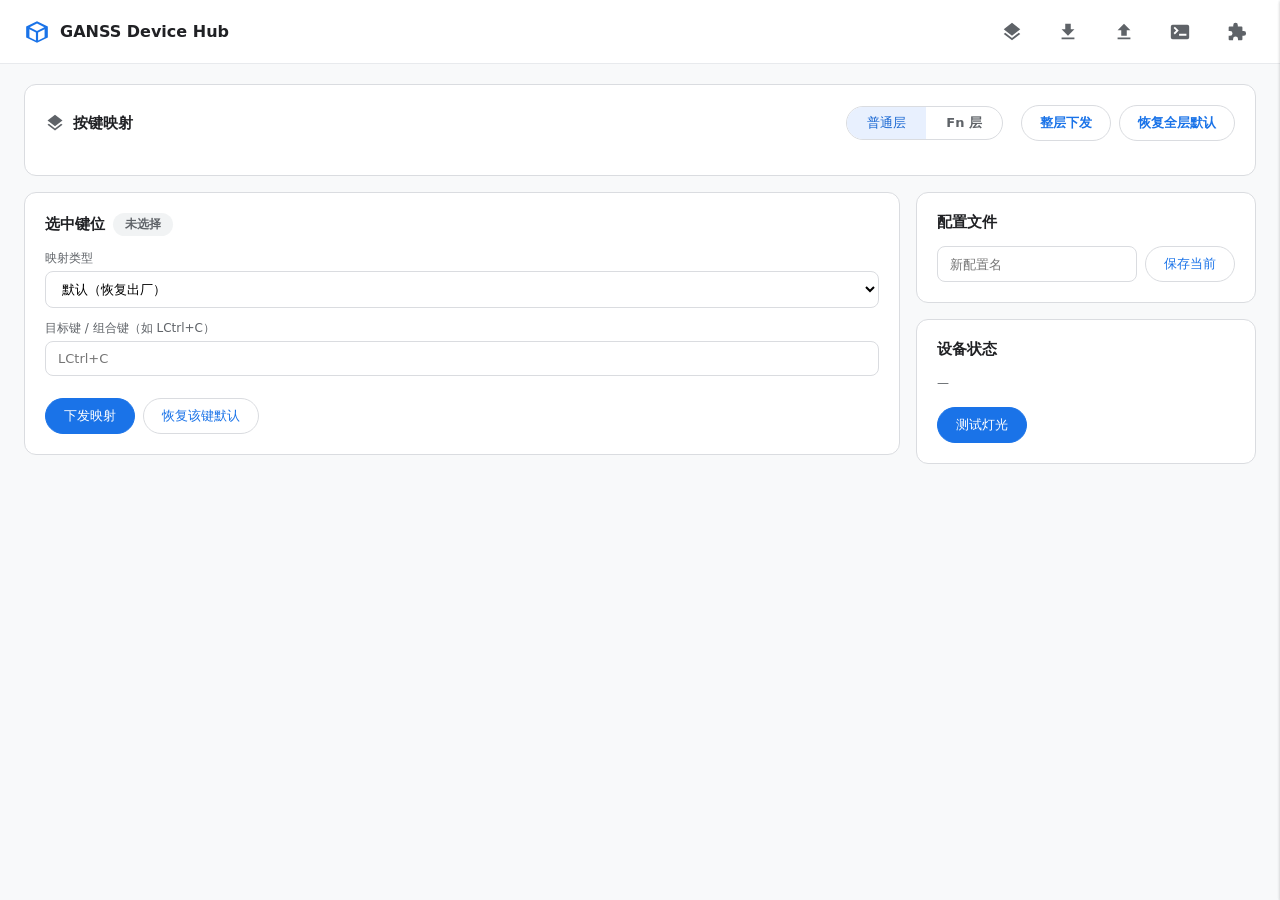
==== commit c1d757f3: "阶段3.5/4：Material Design 3 前端重构 + WebHID 桥合一 + 工程收官 前端（Google 设计语言，零 Emoji、纯 SVG Material Symbols）: -" ====
--- a/framework/web/index.html
+++ b/framework/web/index.html
@@ -2,154 +2,251 @@
 <html lang="zh-CN">
 <head>
 <meta charset="utf-8">
-<title>GANSS 键鼠驱动中心</title>
+<title>GANSS Device Hub</title>
 <style>
-:root{--bg:#f5f6f8;--card:#fff;--ink:#1a1d21;--muted:#6b7280;--accent:#ff6a00;--line:#e5e7eb;
-  --ok:#16a34a;--err:#dc2626;--modified:#2563eb;--sleep:#f59e0b}
+:root{
+  --g-surface:#FFFFFF;--g-bg:#F8F9FA;--g-line:#DADCE0;--g-line2:#E8EAED;
+  --g-ink:#202124;--g-sub:#5F6368;--g-disabled:#9AA0A6;
+  --g-blue:#1A73E8;--g-blue-hover:#1557B0;--g-blue-bg:#E8F0FE;--g-blue-ink:#1967D2;
+  --g-green:#1E8E3E;--g-green-bg:#E6F4EA;
+  --g-amber:#B06000;--g-amber-bg:#FEF7E0;
+  --g-gray:#5F6368;--g-gray-bg:#F1F3F4;
+  --g-red:#C5221F;--g-red-bg:#FCE8E6;
+  --shadow-pop:0 1px 3px rgba(60,64,67,.15);
+  --mono:'Roboto Mono','JetBrains Mono',ui-monospace,monospace;
+}
 *{box-sizing:border-box;margin:0;padding:0}
-body{font-family:-apple-system,'PingFang SC',sans-serif;background:var(--bg);color:var(--ink)}
-header{background:var(--card);border-bottom:1px solid var(--line);padding:12px 24px;display:flex;gap:12px;align-items:center}
-.logo{font-weight:800;font-size:20px;letter-spacing:2px}
-.badge{font-size:11px;background:#f3f4f6;border-radius:999px;padding:2px 10px;color:var(--muted)}
-.badge.warn{background:#fef3c7;color:#92400e}
-.badge.battery{background:#dcfce7;color:#166534}
-.devbar{display:flex;gap:10px;margin-top:10px}
-.devtab{flex:1;padding:10px 14px;border:1px solid var(--line);border-radius:10px;background:#fff;
-  cursor:pointer;display:flex;align-items:center;gap:10px}
-.devtab.active{border-color:var(--accent);background:#fff7f2}
-.devtab .nm{font-weight:600;font-size:14px}
-.devtab .st{font-size:11px;color:var(--muted)}
-.dot{width:8px;height:8px;border-radius:50%;background:var(--ok)}
-.dot.sleep{background:var(--sleep)}
-.sleepbar{display:none;background:#fef3c7;color:#92400e;padding:8px 14px;border-radius:10px;
-  margin-top:10px;font-size:13px;align-items:center;gap:10px}
+body{font-family:system-ui,-apple-system,'Google Sans','Inter','PingFang SC','Microsoft YaHei',sans-serif;
+  background:var(--g-bg);color:var(--g-ink);font-size:14px}
+/* ---- Top App Bar ---- */
+.appbar{height:64px;background:var(--g-surface);border-bottom:1px solid var(--g-line2);
+  display:flex;align-items:center;gap:16px;padding:0 24px;position:sticky;top:0;z-index:50}
+.brand{display:flex;align-items:center;gap:10px;font-weight:600;font-size:16px}
+.brand svg{color:var(--g-blue)}
+.devbar{display:flex;gap:8px;margin-left:8px}
+.devtab{display:flex;align-items:center;gap:10px;padding:8px 16px;border-radius:9999px;
+  border:1px solid transparent;cursor:pointer;font-size:13px;color:var(--g-sub)}
+.devtab:hover{background:var(--g-gray-bg)}
+.devtab.active{background:var(--g-blue-bg);color:var(--g-blue-ink);border-color:var(--g-blue)}
+.devtab svg{width:20px;height:20px}
+.conn-chip{font-size:11px;padding:1px 8px;border-radius:9999px;background:var(--g-gray-bg);color:var(--g-gray)}
+.status-dot{width:8px;height:8px;border-radius:50%;flex:none}
+.dot-ok{background:var(--g-green)}
+.dot-sleep{background:var(--g-amber)}
+.dot-ro{background:var(--g-gray)}
+.dot-err{background:var(--g-red)}
+.batt{display:flex;align-items:center;gap:4px;font-size:11px;color:var(--g-sub)}
+.batt-bar{width:22px;height:10px;border:1px solid var(--g-sub);border-radius:2px;position:relative;overflow:hidden}
+.batt-fill{position:absolute;inset:1px auto 1px 1px;background:var(--g-green);border-radius:1px}
+.appbar .spacer{flex:1}
+.iconbtn{width:40px;height:40px;border-radius:50%;border:none;background:transparent;cursor:pointer;
+  display:flex;align-items:center;justify-content:center;color:var(--g-sub)}
+.iconbtn:hover{background:var(--g-gray-bg)}
+.iconbtn svg{width:22px;height:22px}
+/* ---- layout ---- */
+main{max-width:1320px;margin:20px auto;padding:0 24px}
+.card{background:var(--g-surface);border:1px solid var(--g-line);border-radius:12px;padding:20px;margin-bottom:16px}
+.card h2{font-size:15px;font-weight:600;margin-bottom:14px;display:flex;align-items:center;gap:8px}
+.card h2 svg{width:20px;height:20px;color:var(--g-sub)}
+.grid2{display:grid;grid-template-columns:1fr 340px;gap:16px;align-items:start}
+/* ---- segmented button ---- */
+.seg{display:inline-flex;border:1px solid var(--g-line);border-radius:9999px;overflow:hidden}
+.seg button{border:none;background:transparent;padding:7px 20px;font:inherit;font-size:13px;
+  color:var(--g-sub);cursor:pointer}
+.seg button.active{background:var(--g-blue-bg);color:var(--g-blue-ink);font-weight:500}
+/* ---- buttons ---- */
+button.m3{font:inherit;font-size:13px;padding:8px 18px;border-radius:9999px;cursor:pointer;
+  border:1px solid var(--g-line);background:var(--g-surface);color:var(--g-blue)}
+button.m3:hover{background:var(--g-blue-bg)}
+button.m3.primary{background:var(--g-blue);color:#fff;border-color:var(--g-blue)}
+button.m3.primary:hover{background:var(--g-blue-hover)}
+button.m3:disabled{color:var(--g-disabled);border-color:var(--g-line2);background:var(--g-gray-bg);cursor:not-allowed}
+/* ---- pills ---- */
+.pill{display:inline-flex;align-items:center;gap:6px;font-size:12px;padding:3px 12px;border-radius:9999px}
+.pill svg{width:14px;height:14px}
+.pill.ok{background:var(--g-green-bg);color:var(--g-green)}
+.pill.warn{background:var(--g-amber-bg);color:var(--g-amber)}
+.pill.ro{background:var(--g-gray-bg);color:var(--g-gray)}
+.pill.err{background:var(--g-red-bg);color:var(--g-red)}
+/* ---- keyboard canvas ---- */
+#kb{margin:12px auto 0}
+.keyrect{fill:#FFF;stroke:#BDC1C6;stroke-width:1;cursor:pointer;transition:transform .08s}
+.keyrect:hover{fill:#F1F6FE;transform:scale(1.04)}
+.keyrect.selected{stroke:var(--g-blue);stroke-width:2.5}
+.keyrect.modified{fill:var(--g-blue-bg);stroke:var(--g-blue);stroke-width:1.5}
+.keyrect.reserved{fill:var(--g-gray-bg);stroke-dasharray:3 2}
+.keylabel{font-size:9px;fill:var(--g-ink);pointer-events:none;user-select:none}
+.keysub{font-size:7px;fill:var(--g-blue);pointer-events:none;font-weight:600}
+/* ---- forms ---- */
+label.f{display:block;font-size:12px;color:var(--g-sub);margin:12px 0 4px}
+select.f,input.f{width:100%;padding:9px 12px;border:1px solid var(--g-line);border-radius:8px;font:inherit;font-size:13px;background:#fff}
+.mods{display:grid;grid-template-columns:repeat(4,1fr);gap:6px;margin-top:8px}
+.mods label{display:flex;gap:5px;align-items:center;font-size:11px;color:var(--g-ink)}
+.btnrow{display:flex;gap:8px;margin-top:14px;flex-wrap:wrap}
+/* ---- status bar ---- */
+#status{font-size:13px;padding:10px 16px;border-radius:8px;margin-top:12px;display:none}
+#status.ok{display:block;background:var(--g-green-bg);color:var(--g-green)}
+#status.err{display:block;background:var(--g-red-bg);color:var(--g-red)}
+#status.info{display:block;background:var(--g-blue-bg);color:var(--g-blue-ink)}
+#status.warn{display:block;background:var(--g-amber-bg);color:var(--g-amber)}
+/* ---- sleep banner ---- */
+.sleepbar{display:none;align-items:center;gap:10px;background:var(--g-amber-bg);color:var(--g-amber);
+  padding:10px 16px;border-radius:10px;margin-bottom:14px;font-size:13px}
 .sleepbar.show{display:flex}
-main{max-width:1280px;margin:20px auto;padding:0 24px}
-.card{background:var(--card);border:1px solid var(--line);border-radius:12px;padding:18px;margin-bottom:16px}
-h2{font-size:14px;margin-bottom:10px;display:flex;justify-content:space-between;align-items:center}
-button{font:inherit;cursor:pointer;border:1px solid var(--line);background:#fff;border-radius:8px;padding:6px 12px}
-button.primary{background:var(--accent);color:#fff;border-color:var(--accent)}
-button:disabled{opacity:.5;cursor:not-allowed}
-.tabs{display:flex;gap:2px;border-bottom:2px solid var(--line);margin-bottom:14px}
-.tabs button{border:none;border-radius:8px 8px 0 0;padding:8px 18px;background:transparent}
-.tabs button.active{color:var(--accent);border-bottom:2px solid var(--accent);font-weight:600}
-.grid2{display:grid;grid-template-columns:1fr 340px;gap:16px}
-.layer-switch{display:flex;border:1px solid var(--line);border-radius:8px;overflow:hidden}
-.layer-switch button{border:none;border-radius:0;padding:6px 16px}
-.layer-switch button.active{background:var(--accent);color:#fff}
-.keyrect{fill:#fff;stroke:#9ca3af;stroke-width:1;cursor:pointer}
-.keyrect:hover{fill:#fff7f2}
-.keyrect.selected{stroke:var(--accent);stroke-width:2.5}
-.keyrect.modified{stroke:var(--modified);stroke-width:2}
-.keyrect.reserved{fill:#f3f4f6;stroke-dasharray:3 2}
-.keylabel{font-size:9px;fill:#374151;pointer-events:none}
-.keymap-badge{font-size:8px;fill:var(--modified);pointer-events:none;font-weight:700}
-.panel label{display:block;font-size:12px;color:var(--muted);margin:8px 0 4px}
-.panel select,.panel input{width:100%;padding:7px 9px;border:1px solid var(--line);border-radius:8px;font:inherit;font-size:13px}
-.mods{display:grid;grid-template-columns:repeat(4,1fr);gap:6px;margin-top:6px}
-.mods label{display:flex;gap:4px;font-size:11px;margin:0;color:var(--ink)}
-#status{font-size:13px;padding:10px;border-radius:8px;margin-top:10px;display:none;white-space:pre-wrap}
-#status.ok{display:block;background:#f0fdf4;color:var(--ok)}
-#status.err{display:block;background:#fef2f2;color:var(--err)}
-#status.info{display:block;background:#eff6ff;color:#2563eb}
-.profile-item{display:flex;justify-content:space-between;align-items:center;padding:6px 8px;border:1px solid var(--line);border-radius:8px;margin-bottom:6px;font-size:13px}
-.btnrow{display:flex;gap:8px;margin-top:10px;flex-wrap:wrap}
-.dpi-stage{border:1px solid var(--line);border-radius:10px;padding:10px;margin-bottom:8px}
-.dpi-stage .row{display:flex;gap:8px;align-items:center}
-.dpi-stage input[type=range]{flex:1}
-.macro-ev{display:flex;gap:6px;margin-bottom:4px;font-size:11px;align-items:center}
-.macro-ev input,.macro-ev select{width:80px;padding:3px 6px}
-.mouseview{position:relative;text-align:center}
-.mousebtn{cursor:pointer}
-.mousebtn.active circle{stroke:var(--accent);stroke-width:3}
-.radio-group{display:flex;gap:6px;flex-wrap:wrap}
-.radio-group label{display:flex;gap:4px;align-items:center;font-size:12px;margin:0;color:var(--ink);
-  border:1px solid var(--line);border-radius:8px;padding:5px 10px;cursor:pointer}
-.radio-group input{width:auto}
-.switch-row{display:flex;gap:16px;flex-wrap:wrap;margin-top:8px}
-.switch-row label{display:flex;gap:6px;align-items:center;font-size:13px;color:var(--ink);margin:0}
+.sleepbar svg{width:18px;height:18px}
+/* ---- profiles ---- */
+.profile-item{display:flex;justify-content:space-between;align-items:center;padding:8px 12px;
+  border:1px solid var(--g-line);border-radius:10px;margin-bottom:6px;font-size:13px}
+.profile-item:hover{background:var(--g-gray-bg)}
+/* ---- mouse tabs ---- */
+.tabs{display:flex;gap:4px;margin-bottom:14px}
+.tabs button{border:none;background:transparent;padding:8px 20px;border-radius:9999px;font:inherit;
+  font-size:13px;color:var(--g-sub);cursor:pointer}
+.tabs button.active{background:var(--g-blue-bg);color:var(--g-blue-ink);font-weight:500}
 .hidden{display:none}
-.device-info{font-size:12px;color:var(--muted);margin:6px 0}
+.dpi-stage{border:1px solid var(--g-line);border-radius:10px;padding:12px;margin-bottom:8px}
+.dpi-stage .row{display:flex;gap:10px;align-items:center}
+.dpi-stage input[type=number]{width:90px;padding:6px 8px;border:1px solid var(--g-line);border-radius:8px}
+input[type=range]{accent-color:var(--g-blue)}
+.switch-row{display:flex;gap:18px;flex-wrap:wrap;margin-top:10px}
+.switch-row label{display:flex;gap:6px;font-size:13px;align-items:center;color:var(--g-ink)}
+.mono{font-family:var(--mono)}
+/* ---- drawers ---- */
+.drawer-mask{position:fixed;inset:0;background:rgba(32,33,36,.4);display:none;z-index:90}
+.drawer-mask.show{display:block}
+.drawer{position:fixed;top:0;right:-420px;width:420px;height:100vh;background:var(--g-surface);
+  z-index:100;transition:right .25s;box-shadow:var(--shadow-pop);padding:20px;overflow:auto}
+.drawer.show{right:0}
+.drawer h3{font-size:15px;margin-bottom:14px;display:flex;justify-content:space-between;align-items:center}
+pre.mono{background:var(--g-gray-bg);padding:12px;border-radius:8px;font-size:11px;max-height:60vh;overflow:auto;font-family:var(--mono)}
+/* ---- menus ---- */
+.menu{position:absolute;background:var(--g-surface);border:1px solid var(--g-line);border-radius:10px;
+  box-shadow:var(--shadow-pop);padding:6px 0;min-width:220px;z-index:120;display:none}
+.menu.show{display:block}
+.menu .mi{padding:9px 18px;font-size:13px;cursor:pointer}
+.menu .mi:hover{background:var(--g-gray-bg)}
+.menu .mi svg{width:16px;height:16px;vertical-align:-3px;margin-right:8px;color:var(--g-sub)}
+/* mouse svg */
+.mouseview{text-align:center;margin:8px 0}
+.mbtn{cursor:pointer}
+.mbtn.active circle{stroke:var(--g-blue);stroke-width:3}
+.dpi-cfg{border:1px solid var(--g-line);border-radius:10px;padding:12px;margin-bottom:8px}
 </style>
 </head>
 <body>
-<header>
-  <span class="logo">GANS<span style="color:var(--accent)">S</span></span><span>键鼠驱动中心</span>
-  <span class="badge warn" id="fnTabBadge">⚠ 键盘映射生效需 Fn+Tab</span>
-  <span style="flex:1"></span>
-  <span class="badge" onclick="toggleMock()" style="cursor:pointer" title="GANSS_FLX3_MOCK=1 环境变量控制">虚拟预览</span>
-</header>
+<!-- Material Symbols sprite -->
+<svg style="display:none" xmlns="http://www.w3.org/2000/svg">
+  <symbol id="i-kb" viewBox="0 0 24 24"><path fill="currentColor" d="M20 5H4c-1.1 0-1.99.9-1.99 2L2 17c0 1.1.9 2 2 2h16c1.1 0 2-.9 2-2V7c0-1.1-.9-2-2-2m-9 3h2v2h-2zm0 3h2v2h-2zM8 8h2v2H8zm0 3h2v2H8zm-1 2H5v-2h2zm0-3H5V8h2zm9 7H8v-2h8zm0-4h-2v-2h2zm0-3h-2V8h2zm3 3h-2v-2h2zm0-3h-2V8h2z"/></symbol>
+  <symbol id="i-mouse" viewBox="0 0 24 24"><path fill="currentColor" d="M11 1.07C7.05 1.56 4 4.92 4 9h7zm2 0V9h7c0-4.08-3.05-7.44-7-7.93M4 15c0 4.42 3.58 8 8 8s8-3.58 8-8v-4H4z"/></symbol>
+  <symbol id="i-light" viewBox="0 0 24 24"><path fill="currentColor" d="M12 2A7 7 0 0 0 5 9c0 2.38 1.19 4.47 3 5.74V17a1 1 0 0 0 1 1h6a1 1 0 0 0 1-1v-2.26c1.81-1.27 3-3.36 3-5.74a7 7 0 0 0-7-7M9 21h6v1a1 1 0 0 1-1 1h-4a1 1 0 0 1-1-1z"/></symbol>
+  <symbol id="i-tune" viewBox="0 0 24 24"><path fill="currentColor" d="M3 17v2h6v-2zM3 5v2h10V5zm10 16v-2h8v-2h-8v-2h-2v6zM7 9v2H3v2h4v2h2V9zm14 4v-2H11v2zm-6-4h2V7h4V5h-4V3h-2z"/></symbol>
+  <symbol id="i-save" viewBox="0 0 24 24"><path fill="currentColor" d="M17 3H5a2 2 0 0 0-2 2v14a2 2 0 0 0 2 2h14c1.1 0 2-.9 2-2V7zm-5 16a3 3 0 1 1 0-6 3 3 0 0 1 0 6m3-10H5V5h10z"/></symbol>
+  <symbol id="i-download" viewBox="0 0 24 24"><path fill="currentColor" d="M19 9h-4V3H9v6H5l7 7zM5 18v2h14v-2z"/></symbol>
+  <symbol id="i-upload" viewBox="0 0 24 24"><path fill="currentColor" d="M9 16h6v-6h4l-7-7-7 7h4zm-4 2h14v2H5z"/></symbol>
+  <symbol id="i-plugin" viewBox="0 0 24 24"><path fill="currentColor" d="M20.5 11H19V7a1 1 0 0 0-1-1h-4V4.5a2.5 2.5 0 0 0-5 0V6H5a1 1 0 0 0-1 1v3.8h1.5a2.7 2.7 0 0 1 0 5.4H4V20a1 1 0 0 0 1 1h3.8v-1.5a2.7 2.7 0 0 1 5.4 0V21H18a1 1 0 0 0 1-1v-4h1.5a2.5 2.5 0 0 0 0-5"/></symbol>
+  <symbol id="i-terminal" viewBox="0 0 24 24"><path fill="currentColor" d="M20 4H4a2 2 0 0 0-2 2v12a2 2 0 0 0 2 2h16a2 2 0 0 0 2-2V6a2 2 0 0 0-2-2M6.4 14.6 5 13.2l2.8-2.8L5 7.6 6.4 6.2l4.2 4.2zm4.6 1.4v-2h8v2z"/></symbol>
+  <symbol id="i-reset" viewBox="0 0 24 24"><path fill="currentColor" d="M17.65 6.35A7.96 7.96 0 0 0 12 4a8 8 0 1 0 7.73 10h-2.08A6 6 0 1 1 12 6c1.66 0 3.14.69 4.22 1.78L13 11h7V4z"/></symbol>
+  <symbol id="i-usb" viewBox="0 0 24 24"><path fill="currentColor" d="M15 7v4h1v2h-3V5h2l-3-4-3 4h2v8H8v-2.07c.7-.37 1.2-1.08 1.2-1.93A2.2 2.2 0 0 0 7 6.8 2.2 2.2 0 0 0 4.8 9c0 .85.5 1.56 1.2 1.93V13a2 2 0 0 0 2 2h3v3.07c-.7.37-1.2 1.08-1.2 1.93a2.2 2.2 0 1 0 4.4 0c0-.85-.5-1.56-1.2-1.93V15h3a2 2 0 0 0 2-2v-2h1V7z"/></symbol>
+  <symbol id="i-wifi" viewBox="0 0 24 24"><path fill="currentColor" d="M12 21 1 8.5C4.4 5.6 8 4 12 4s7.6 1.6 11 4.5zM12 7c-2.9 0-5.5 1-7.8 2.7l2.4 2.7c1.5-1.2 3.4-1.9 5.4-1.9s3.9.7 5.4 1.9l2.4-2.7A12.2 12.2 0 0 0 12 7m0 6c-1.4 0-2.7.5-3.7 1.3L12 18.5l3.7-4.2c-1-.8-2.3-1.3-3.7-1.3"/></symbol>
+  <symbol id="i-bt" viewBox="0 0 24 24"><path fill="currentColor" d="M14.24 12.01l2.32 2.32a2.5 2.5 0 0 1-1.06-.94l-3.5 3.5V9.49l3.5 3.5c.27-.42.64-.76 1.06-.94l-2.32-2.32L17 7.15A2.5 2.5 0 0 1 18.5 4.5c-.66.28-1.22.79-1.5 1.5L12 11V2.21L5.61 8.61 10.79 13.8 5.61 19l6.39 6.4v-8.79l5 5c.28.71.84 1.22 1.5 1.5a2.5 2.5 0 0 1-1.5-2.65z"/></symbol>
+  <symbol id="i-sleep" viewBox="0 0 24 24"><path fill="currentColor" d="M12.34 2.02C6.59 1.82 2 6.42 2 12c0 5.52 4.48 10 10 10 5.58 0 10.18-4.59 9.98-10.34-.19-5.23-4.41-9.45-9.64-9.64M13 17.5H8v-2h3l-3.5-5V8h5v2h-3l3.5 5z"/></symbol>
+  <symbol id="i-sync" viewBox="0 0 24 24"><path fill="currentColor" d="M12 4V1L8 5l4 4V6a6 6 0 0 1 6 6c0 1.01-.25 1.97-.7 2.8l1.46 1.46A7.93 7.93 0 0 0 20 12a8 8 0 0 0-8-8m0 14a6 6 0 0 1-6-6c0-1.01.25-1.97.7-2.8L5.24 7.74A7.93 7.93 0 0 0 4 12a8 8 0 0 0 8 8v3l4-4-4-4z"/></symbol>
+  <symbol id="i-layer" viewBox="0 0 24 24"><path fill="currentColor" d="m11.99 18.54-7.37-5.73L3 14.07l9 7 9-7-1.63-1.27zM12 16l7.36-5.73L21 9l-9-7-9 7 1.63 1.27z"/></symbol>
+  <symbol id="i-check" viewBox="0 0 24 24"><path fill="currentColor" d="M9 16.17 4.83 12l-1.42 1.41L9 19 21 7l-1.41-1.41z"/></symbol>
+  <symbol id="i-close" viewBox="0 0 24 24"><path fill="currentColor" d="M19 6.41 17.59 5 12 10.59 6.41 5 5 6.41 10.59 12 5 17.59 6.41 19 12 13.41 17.59 19 19 17.59 13.41 12z"/></symbol>
+  <symbol id="i-macro" viewBox="0 0 24 24"><path fill="currentColor" d="M15 7.5V2H9v5.5l3 3 3-3M7.5 9H2v6h5.5l3-3zM9 14.5V20h6v-5.5l-3-3zM16.5 9l-3 3 3 3H22V9zM12 24c4.42 0 8-3.58 8-8h-2a6 6 0 0 1-12 0H4c0 4.42 3.58 8 8 8"/></symbol>
+</svg>
+
+<div class="appbar">
+  <div class="brand">
+    <svg width="26" height="26" viewBox="0 0 24 24" fill="currentColor"><path d="M12 2 2 7v10l10 5 10-5V7zm0 2.2 6.8 3.4L12 11 5.2 7.6zM5 9.4l6 3v7.4l-6-3zm14 7.4-6 3v-7.4l6-3z"/></svg>
+    <span>GANSS Device Hub</span>
+  </div>
+  <div class="devbar" id="devbar"></div>
+  <div class="spacer"></div>
+  <button class="iconbtn" id="btnPresets" title="配置模板库"><svg><use href="#i-layer"/></svg></button>
+  <button class="iconbtn" id="btnExport" title="导出配置"><svg><use href="#i-download"/></svg></button>
+  <button class="iconbtn" id="btnImport" title="导入配置"><svg><use href="#i-upload"/></svg></button>
+  <button class="iconbtn" id="btnLogs" title="通信日志"><svg><use href="#i-terminal"/></svg></button>
+  <button class="iconbtn" id="btnPlugins" title="插件管理"><svg><use href="#i-plugin"/></svg></button>
+</div>
 <main>
-  <div id="devbar" class="devbar"></div>
-  <div id="sleepbar" class="sleepbar">🌙 设备休眠中（按任意键/移动鼠标唤醒后可同步） <button onclick="syncPending()">唤醒并立即同步</button></div>
+  <div id="sleepbar" class="sleepbar">
+    <svg><use href="#i-sleep"/></svg>
+    <span>设备休眠中，按任意键 / 移动鼠标唤醒后即可同步</span>
+    <button class="m3" onclick="syncPending()">唤醒并同步</button>
+  </div>
 
-  <!-- 键盘工作台 -->
-  <section id="kbView" class="hidden">
+  <!-- keyboard workspace -->
+  <section id="kbView">
     <div class="card">
-      <h2>
-        <div class="layer-switch">
-          <button id="layerNormal" class="active" onclick="setLayer('normal')">普通层</button>
-          <button id="layerFn" onclick="setLayer('fn')">Fn 层</button>
-        </div>
-        <span class="badge" id="modifiedCount"></span>
+      <h2><svg><use href="#i-layer"/></svg>按键映射
+        <span style="flex:1"></span>
+        <div class="seg" style="margin-right:10px">
+          <button id="layNormal" class="active" onclick="setLayer('normal')">普通层</button>
+          <button id="layFn" onclick="setLayer('fn')">Fn 层</button>
+        </div>
+        <button class="m3" onclick="applyFullLayer()">整层下发</button>
+        <button class="m3" onclick="restoreLayer()">恢复全层默认</button>
       </h2>
       <div id="kb"></div>
     </div>
     <div class="grid2">
-      <div class="card panel">
-        <h2>键位配置 <span class="badge" id="selKeyName">未选择</span></h2>
-        <label>映射类型</label>
-        <select id="mapType" onchange="renderTypeUI()">
+      <div class="card">
+        <h2>选中键位 <span class="pill ro" id="selName">未选择</span></h2>
+        <label class="f">映射类型</label>
+        <select class="f" id="mapType" onchange="renderTypeUI()">
           <option value="default">默认（恢复出厂）</option>
           <option value="key">按键 / 组合键</option>
           <option value="media">多媒体键</option>
-          <option value="macro">宏绑定</option>
+          <option value="disabled">禁用按键</option>
+          <option value="macro">宏绑定（槽位）</option>
         </select>
         <div id="uiKey">
-          <label>组合键（如 LCtrl+C）</label>
-          <input id="comboKey" placeholder="LCtrl+C" list="usageList">
+          <label class="f">目标键 / 组合键（如 LCtrl+C）</label>
+          <input class="f" id="comboKey" placeholder="LCtrl+C" list="usageList">
           <div class="mods" id="modifierBoxes"></div>
         </div>
         <div id="uiMedia" class="hidden">
-          <label>多媒体键（Consumer Page LE，旧通道已实测 ACK）</label>
-          <select id="mediaKey"></select>
+          <label class="f">多媒体键（Consumer Page LE）</label>
+          <select class="f" id="mediaKey"></select>
         </div>
         <div id="uiMacro" class="hidden">
-          <label>宏槽位 (0-99)</label>
-          <input id="macroSlot" type="number" min="0" max="99" value="0">
+          <label class="f">宏槽位（0-99）</label>
+          <input class="f" id="macroSlot" type="number" min="0" max="99" value="0">
         </div>
         <div class="btnrow">
-          <button class="primary" onclick="applyMap()">下发映射</button>
-          <button onclick="applyDefault()">恢复默认</button>
-        </div>
+          <button class="m3 primary" onclick="applyMap()">下发映射</button>
+          <button class="m3" onclick="applyDefault()">恢复该键默认</button>
+        </div>
+        <div id="status"></div>
       </div>
       <div>
         <div class="card">
           <h2>配置文件</h2>
           <div id="profiles"></div>
-          <div style="display:flex;gap:8px;margin-top:8px">
-            <input id="profileName" placeholder="新配置名" style="flex:1">
-            <button onclick="saveProfile()">保存当前</button>
-          </div>
-          <div class="btnrow">
-            <button onclick="exportProfiles()">导出 JSON</button>
-            <label style="position:relative;overflow:hidden">
-              <input type="file" id="importFile" accept=".json" style="position:absolute;inset:0;opacity:0;cursor:pointer" onchange="importProfiles(event)">
-              <button>导入 JSON</button>
-            </label>
+          <div style="display:flex;gap:8px;margin-top:10px">
+            <input class="f" id="profileName" placeholder="新配置名" style="flex:1">
+            <button class="m3" onclick="saveProfile()">保存当前</button>
           </div>
         </div>
         <div class="card">
           <h2>设备状态</h2>
-          <div id="kbStateInfo" class="device-info">—</div>
-          <div class="btnrow"><button class="primary" onclick="kbLighting()">测试灯光</button></div>
+          <div id="kbStateInfo" class="device-info" style="font-size:12px;color:var(--g-sub);line-height:1.7">—</div>
+          <div class="btnrow"><button class="m3 primary" onclick="kbLighting()">测试灯光</button></div>
         </div>
       </div>
     </div>
   </section>
 
-  <!-- 鼠标工作台 -->
+  <!-- mouse workspace -->
   <section id="msView" class="hidden">
+    <div class="sleepbar" id="msWhidHint" style="display:flex;background:var(--g-blue-bg);color:var(--g-blue-ink)">
+      <svg><use href="#i-usb"/></svg>
+      <span>FLX3 需要浏览器直连通道（与官方驱动同款传输层）。点击右侧按钮授权一次，授权将持久化。</span>
+      <button class="m3 primary" id="btnWhidConnect" onclick="whidConnect()">授权浏览器直连</button>
+      <span id="whidState"></span>
+    </div>
     <div class="card">
       <div class="tabs">
         <button class="active" onclick="msTab(this,'msKeys')">按键设置</button>
@@ -157,17 +254,16 @@
         <button onclick="msTab(this,'msPerf')">性能设置</button>
         <button onclick="msTab(this,'msOther')">其他设置</button>
       </div>
-
       <div id="msKeys" class="grid2">
-        <div class="card">
-          <h2>按键绑定 <span class="badge" id="msSelName">点击鼠标图选键</span></h2>
+        <div class="card" style="margin:0">
+          <h2>按键绑定 <span class="pill ro" id="msSelName">点击鼠标图选键</span></h2>
           <div class="mouseview" id="mouseSvg"></div>
-          <div id="msButtonList" style="margin-top:10px"></div>
-        </div>
-        <div class="card panel">
-          <h2>动作绑定 <span class="badge" id="msCurBtn">—</span></h2>
-          <label>类型</label>
-          <select id="msType" onchange="msRenderType()">
+          <div id="msButtonList"></div>
+        </div>
+        <div class="card" style="margin:0">
+          <h2>动作绑定 <span class="pill ro" id="msCurBtn">—</span></h2>
+          <label class="f">类型</label>
+          <select class="f" id="msType" onchange="msRenderType()">
             <option value="default">默认</option>
             <option value="mouse">鼠标键</option>
             <option value="combo">键盘组合键</option>
@@ -176,42 +272,41 @@
             <option value="dpi">DPI 功能</option>
             <option value="disable">禁用</option>
           </select>
-          <div id="msUiMouse" class="hidden"><label>鼠标键</label>
-            <select id="msMouseBtn"><option value="mouse:左键">左键</option><option value="mouse:右键">右键</option><option value="mouse:中键">中键</option><option value="mouse:前进">前进</option><option value="mouse:后退">后退</option></select></div>
-          <div id="msUiCombo" class="hidden"><label>组合键</label><input id="msCombo" placeholder="LCtrl+C"></div>
-          <div id="msUiMedia" class="hidden"><label>多媒体键</label><select id="msMedia"></select></div>
-          <div id="msUiFire" class="hidden"><label>间隔 ms / 次数(0=按住连发)</label>
-            <input id="msFireInt" type="number" value="50"><input id="msFireCnt" type="number" value="3"></div>
-          <div id="msUiDpi" class="hidden"><label>DPI 功能</label>
-            <select id="msDpiFn"><option value="dpi_cycle">DPI 循环</option><option value="dpi_up">DPI +</option><option value="dpi_down">DPI -</option></select></div>
-          <div class="btnrow"><button class="primary" onclick="msApply()">下发按键</button></div>
-        </div>
-      </div>
-
+          <div id="msUiMouse" class="hidden"><label class="f">鼠标键</label>
+            <select class="f" id="msMouseBtn"><option value="mouse:左键">左键</option><option value="mouse:右键">右键</option><option value="mouse:中键">中键</option><option value="mouse:前进">前进</option><option value="mouse:后退">后退</option></select></div>
+          <div id="msUiCombo" class="hidden"><label class="f">组合键</label><input class="f" id="msCombo" placeholder="LCtrl+C"></div>
+          <div id="msUiMedia" class="hidden"><label class="f">多媒体键</label><select class="f" id="msMedia"></select></div>
+          <div id="msUiFire" class="hidden"><label class="f">间隔 ms / 次数（0=按住连发）</label>
+            <div style="display:flex;gap:8px"><input class="f" id="msFireInt" type="number" value="50"><input class="f" id="msFireCnt" type="number" value="3"></div></div>
+          <div id="msUiDpi" class="hidden"><label class="f">DPI 功能</label>
+            <select class="f" id="msDpiFn"><option value="dpi_cycle">DPI 循环</option><option value="dpi_up">DPI +</option><option value="dpi_down">DPI -</option></select></div>
+          <div class="btnrow"><button class="m3 primary" onclick="msApply()">下发按键</button></div>
+          <div id="msStatus"></div>
+        </div>
+      </div>
       <div id="msDpi" class="hidden">
-        <div class="card">
-          <h2>DPI 档位 <span class="badge" id="msSensorBadge">PAW3395</span></h2>
+        <div class="card" style="margin:0">
+          <h2>DPI 档位 <span class="pill ro" id="msSensorBadge">PAW3395</span></h2>
           <div id="dpiStages"></div>
           <div class="switch-row">
             <label><input type="checkbox" id="dpiXY"> X/Y 独立设置</label>
-            <button class="primary" onclick="msApplyDpi()">下发 DPI</button>
-            <button onclick="msApplyDpiColor()">下发档位颜色</button>
-          </div>
-        </div>
-      </div>
-
+            <button class="m3 primary" onclick="msApplyDpi()">下发 DPI</button>
+            <button class="m3" onclick="msApplyDpiColor()">下发档位颜色</button>
+          </div>
+        </div>
+      </div>
       <div id="msPerf" class="hidden">
-        <div class="card">
+        <div class="card" style="margin:0">
           <h2>性能</h2>
-          <label>回报率</label>
-          <div class="radio-group" id="msRateGroup"></div>
-          <label style="margin-top:10px">LOD 静默高度</label>
-          <div class="radio-group">
-            <label><input type="radio" name="lod" value="1" checked>1mm</label>
-            <label><input type="radio" name="lod" value="2">2mm</label>
-          </div>
-          <label style="margin-top:10px">休眠时间: <span id="sleepVal">5</span> 分钟</label>
-          <input type="range" id="msSleep" min="1" max="15" value="5" oninput="sleepVal.textContent=this.value">
+          <label class="f">回报率</label>
+          <div class="radio-group" id="msRateGroup" style="display:flex;gap:8px;flex-wrap:wrap"></div>
+          <label class="f" style="margin-top:12px">LOD 静默高度</label>
+          <div style="display:flex;gap:8px">
+            <label class="pill ro"><input type="radio" name="lod" value="1" checked>1mm</label>
+            <label class="pill ro"><input type="radio" name="lod" value="2">2mm</label>
+          </div>
+          <label class="f" style="margin-top:12px">休眠时间: <b id="sleepVal">5</b> 分钟</label>
+          <input type="range" id="msSleep" min="1" max="15" value="5" oninput="sleepVal.textContent=this.value" style="width:100%">
           <div class="switch-row">
             <label><input type="checkbox" id="msAngle"> 直线修正</label>
             <label><input type="checkbox" id="msMotion" checked> Motion Sync</label>
@@ -219,274 +314,51 @@
             <label><input type="checkbox" id="msWakeup" checked> 移动唤醒</label>
           </div>
           <div class="btnrow">
-            <button class="primary" onclick="msApplyPerf()">下发性能</button>
-            <button onclick="msApplyPower()">下发电源</button>
-          </div>
-        </div>
-      </div>
-
+            <button class="m3 primary" onclick="msApplyPerf()">下发性能</button>
+            <button class="m3" onclick="msApplyPower()">下发电源</button>
+          </div>
+        </div>
+      </div>
       <div id="msOther" class="hidden">
-        <div class="card">
+        <div class="card" style="margin:0">
           <h2>灯光</h2>
-          <div class="row" style="display:flex;gap:10px">
-            <select id="msLightMode" style="flex:1"></select>
-            <input type="color" id="msLightColor" value="#409eff" style="width:50px;height:34px;padding:2px">
-            <input type="number" id="msLightBri" min="1" max="4" value="4" style="width:60px" title="亮度1-4">
-            <input type="number" id="msLightSpd" min="1" max="3" value="3" style="width:60px" title="速度1-3">
-            <button class="primary" onclick="msApplyLight()">应用</button>
+          <div style="display:flex;gap:10px">
+            <select class="f" id="msLightMode" style="flex:1"></select>
+            <input type="color" id="msLightColor" value="#409eff" style="width:50px;height:36px;padding:2px">
+            <input class="f" type="number" id="msLightBri" min="1" max="4" value="4" style="width:60px" title="亮度 1-4">
+            <input class="f" type="number" id="msLightSpd" min="1" max="3" value="3" style="width:60px" title="速度 1-3">
+            <button class="m3 primary" onclick="msApplyLight()">应用</button>
           </div>
         </div>
         <div class="card">
           <h2>维护</h2>
           <div class="btnrow">
-            <button onclick="msFactoryReset()" style="color:var(--err)">一键恢复出厂（含宏擦除）</button>
-          </div>
-          <div id="msStateInfo" class="device-info" style="margin-top:10px"></div>
+            <button class="m3" onclick="msFactoryReset()" style="color:var(--g-red)">恢复出厂设置</button>
+          </div>
+          <div id="msStateInfo" class="device-info" style="font-size:12px;color:var(--g-sub);margin-top:10px"></div>
         </div>
       </div>
     </div>
   </section>
+</main>
 
-  <div id="status"></div>
-</main>
+<!-- drawers & menus -->
+<div class="drawer-mask" id="drawerMask" onclick="closeDrawers()"></div>
+<div class="drawer" id="pluginDrawer">
+  <h3>插件管理 <button class="iconbtn" onclick="closeDrawers()"><svg><use href="#i-close"/></svg></button></h3>
+  <div id="pluginList"></div>
+</div>
+<div class="drawer" id="logDrawer">
+  <h3>通信日志 <button class="iconbtn" onclick="closeDrawers()"><svg><use href="#i-close"/></svg></button></h3>
+  <pre class="mono" id="commLog">（空）</pre>
+</div>
+<div class="menu" id="presetMenu">
+  <div class="mi" onclick="applyPreset('mac')"><svg><use href="#i-kb"/></svg>macOS 配列模式（Win/Alt 互换）</div>
+  <div class="mi" onclick="applyPreset('game')"><svg><use href="#i-tune"/></svg>电竞游戏模式（禁用 LWin）</div>
+  <div class="mi" onclick="applyPreset('win')"><svg><use href="#i-reset"/></svg>标准 Windows 默认模式</div>
+</div>
 <datalist id="usageList"></datalist>
-<script>
-const $=i=>document.getElementById(i);
-let devices=[],curDev=null,layer='normal',keys=[],modified={normal:{},fn:{}},curKey=null,
-    mediaKeys=[],msButtons={},msSelBtn=null;
-function status(k,t){const s=$('status');s.className=k;s.textContent=t}
-async function api(m,p={}){const r=await fetch('/api',{method:'POST',headers:{'Content-Type':'application/json'},body:JSON.stringify({api_version:2,id:String(Date.now()),method:m,params:p})});return r.json()}
-const MOCK=()=>devices.some(d=>d.mock);
-
-async function scan(){
-  const r=await api('devices.scan');if(!r.ok)return status('err',r.error.message);
-  devices=r.result.devices;
-  renderDevbar();
-  if(!curDev&&devices.length)switchDev(devices[0].device_id);
-}
-function renderDevbar(){
-  $('devbar').innerHTML=devices.map(d=>{
-    const online=!d.sleeping&&d.online!==false;
-    const bat=d.battery!=null?`<span class="badge battery">🔋${d.battery}%</span>`:'';
-    const conn=d.connection==='wireless'?'2.4G':d.connection==='wired'?'USB':d.connection;
-    return `<div class="devtab${curDev===d.device_id?' active':''}" onclick="switchDev('${d.device_id}')">
-      <span class="dot${online?'':' sleep'}"></span>
-      <div><div class="nm">${d.name}</div><div class="st">${d.device_type} · ${conn} · ${d.plugin_id}</div></div>
-      ${bat}</div>`}).join('');
-  const anySleep=devices.some(d=>d.sleeping);
-  $('sleepbar').classList.toggle('show',anySleep);
-}
-async function switchDev(id){
-  curDev=id;
-  const d=devices.find(x=>x.device_id===id);
-  renderDevbar();
-  if(d.device_type==='keyboard'){ $('kbView').classList.remove('hidden');$('msView').classList.add('hidden');initKb(d); }
-  else { $('msView').classList.remove('hidden');$('kbView').classList.add('hidden');initMouse(d); }
-}
-// ---- keyboard ----
-let kbInited=false;
-async function initKb(d){
-  const st=await api('device.state',{device:d.device_id});
-  if(st.ok){const s=st.result.state;
-    if(s.shadow)modified=s.shadow.keymap||{normal:{},fn:{}};
-    $('kbStateInfo').innerHTML=`连接: ${s.connection} · 回读: ${s.readback==='hardware'?'硬件':'无'}`+
-      (s.note?`<br>ℹ ${s.note}`:'');
-    $('sleepbar').classList.toggle('show', s.sleeping===true);
-  }
-  if(kbInited)return; kbInited=true;
-  const k=await api('keys.list',{device:d.device_id});
-  if(k.ok){keys=k.result.keys;mediaKeys=k.result.media_keys||[];
-    $('mediaKey').innerHTML=mediaKeys.map(m=>`<option value="${m.id}">${m.name}</option>`).join('');
-    buildCanvas();buildUsageList();buildModifiers();}
-  refreshProfiles();
-}
-function buildCanvas(){
-  if(!keys.length)return;
-  const maxX=Math.max(...keys.map(k=>k.rect[0]+k.rect[2]));
-  const maxY=Math.max(...keys.map(k=>k.rect[1]+k.rect[3]));
-  const sc=1.9,W=(maxX+10)*sc,H=(maxY+10)*sc;
-  let svg=`<svg width="${W}" height="${H}" viewBox="0 0 ${W} ${H}">`;
-  for(const k of keys){const[x,y,w,h]=k.rect;
-    svg+=`<g><rect class="keyrect" data-idx="${k.index}" x="${(x+5)*sc}" y="${(y+5)*sc}" width="${w*sc}" height="${h*sc}" rx="4"/>
-    <text class="keylabel" x="${(x+5)*sc+w*sc/2}" y="${(y+5)*sc+h*sc/2+3}" text-anchor="middle">${k.name}</text>
-    <text class="keymap-badge" data-badge="${k.index}" x="${(x+5)*sc+w*sc-2}" y="${(y+5)*sc+10}" text-anchor="end"></text></g>`}
-  $('kb').innerHTML=svg+'</svg>';
-  $('kb').addEventListener('click',e=>{const r=e.target.closest('.keyrect');if(r)selectKey(+r.dataset.idx)});
-  refreshBadges();
-}
-function keyByIndex(i){return keys.find(k=>k.index===i)}
-function selectKey(i){curKey=i;
-  document.querySelectorAll('.keyrect').forEach(r=>r.classList.toggle('selected',+r.dataset.idx===i));
-  const k=keyByIndex(i);$('selKeyName').textContent=`${k.name} (#${i})`;
-  if(k.name==='Fn')status('info','Fn 为系统保留键，禁止修改（防自锁）');
-  const cur=modified[layer][k.name];renderTypeUI();
-  if(cur){if(cur.startsWith('media:')){$('mapType').value='media';$('mediaKey').value=cur}
-    else if(cur.startsWith('macro:')){$('mapType').value='macro';$('macroSlot').value=cur.slice(6)}
-    else if(cur!=='default'){$('mapType').value='key';$('comboKey').value=cur}
-    else $('mapType').value='default'}else $('mapType').value='default';
-}
-function setLayer(l){layer=l;$('layerNormal').classList.toggle('active',l==='normal');
-  $('layerFn').classList.toggle('active',l==='fn');refreshBadges()}
-function refreshBadges(){const m=modified[layer]||{};let n=0;
-  document.querySelectorAll('.keyrect').forEach(r=>{const k=keyByIndex(+r.dataset.idx);
-    const isMod=m[k.name]&&m[k.name]!=='default';
-    r.classList.toggle('modified',!!isMod);r.classList.toggle('reserved',k.name==='Fn');
-    if(isMod)n++;
-    const b=document.querySelector(`[data-badge="${k.index}"]`);
-    if(b)b.textContent=isMod?(m[k.name]==='default'?'⌂':m[k.name].replace('media:','').slice(0,5)):'  '});
-  $('modifiedCount').textContent=`已改 ${n} 键`}
-function buildUsageList(){const c=[['A',4],['B',5],['C',6],['V',25],['X',27],['Q',20],['W',26],['Esc',41],['Space',44],['Enter',40],['Tab',43]];
-  $('usageList').innerHTML=c.map(([n,u])=>`<option value="${n}">`).join('')}
-function buildModifiers(){const m=['LCtrl','LShift','LAlt','LWin','RCtrl','RShift','RAlt','RWin'];
-  $('modifierBoxes').innerHTML=m.map(x=>`<label><input type="checkbox" data-mod="${x}">${x}</label>`).join('')}
-function renderTypeUI(){const t=$('mapType').value;
-  $('uiKey').classList.toggle('hidden',t!=='key');
-  $('uiMedia').classList.toggle('hidden',t!=='media');
-  $('uiMacro').classList.toggle('hidden',t!=='macro')}
-function comboFromUI(){const m=[...document.querySelectorAll('[data-mod]:checked')].map(c=>c.dataset.mod);
-  const k=$('comboKey').value.trim();return k?[...m,k].join('+'):null}
-async function applyMap(){if(curKey==null)return status('err','先选择按键');
-  const k=keyByIndex(curKey);if(k.name==='Fn')return status('err','Fn 保留键');
-  const t=$('mapType').value;let target='default';
-  if(t==='key'){target=comboFromUI();if(!target)return status('err','填目标键')}
-  if(t==='media')target=$('mediaKey').value;
-  if(t==='macro')target=`macro:${$('macroSlot').value}`;
-  const r=await api('device.apply',{device:curDev,module:'keymap',patch:{source:k.name,target,layer}});
-  if(r.ok){modified[layer][k.name]=target;refreshBadges();
-    status('ok',`${k.name} → ${target} 已下发`+(r.result.apply.note?'\n'+r.result.apply.note:''))}
-  else status('err',r.error.message)}
-async function applyDefault(){if(curKey==null)return status('err','先选择按键');
-  const k=keyByIndex(curKey);if(k.name==='Fn')return status('err','Fn 保留键');
-  const r=await api('device.apply',{device:curDev,module:'keymap',patch:{source:k.name,target:'default',layer}});
-  if(r.ok){modified[layer][k.name]='default';refreshBadges();status('ok',`${k.name} 已恢复默认`)}
-  else status('err',r.error.message)}
-async function kbLighting(){const r=await api('device.apply',{device:curDev,module:'lighting',
-  patch:{mode:1,color:'FF6A00',brightness:4,speed:3}});
-  status(r.ok?'ok':'err',r.ok?'灯光已切换':r.error.message)}
-
-// profiles
-async function refreshProfiles(){const r=await api('profiles.list',{device:curDev});
-  if(r.ok){const ps=r.result.profiles;
-    $('profiles').innerHTML=ps.length?ps.map(p=>`<div class="profile-item"><span>${p.name}</span>
-      <span><button onclick="delProfile('${p.name}')">×</button></span></div>`).join(''):'<span class="badge">暂无</span>'}}
-async function saveProfile(){const n=$('profileName').value.trim();if(!n)return status('err','填配置名');
-  const r=await api('profiles.save',{device:curDev,name:n,data:{keymap:JSON.parse(JSON.stringify(modified))}});
-  if(r.ok){status('ok','已保存 '+n);$('profileName').value='';refreshProfiles()}else status('err',r.error.message)}
-async function delProfile(n){await api('profiles.delete',{device:curDev,name:n});refreshProfiles()}
-async function exportProfiles(){const r=await api('profiles.export',{device:curDev});
-  if(r.ok){const a=document.createElement('a');a.href=URL.createObjectURL(new Blob([JSON.stringify(r.result.export,null,2)],{type:'application/json'}));
-    a.download='ganss-profiles.json';a.click()}}
-async function importProfiles(ev){const f=ev.target.files[0];if(!f)return;
-  const r=await api('profiles.import',{device:curDev,data:JSON.parse(await f.text())});
-  if(r.ok){status('ok',`导入 ${r.result.result.imported} 个`);refreshProfiles()}else status('err',r.error.message)}
-async function syncPending(){status('info','请唤醒设备后点击各映射键重新下发');scan()}
-
-// ---- mouse ----
-let msInited=false,msState={sensorType:149,maxReportRate:2};
-const BTN_POS={1:[95,55,'左键'],2:[175,55,'右键'],3:[135,95,'中键'],6:[135,150,'DPI'],4:[62,125,'前进'],5:[62,165,'后退']};
-async function initMouse(d){
-  const st=await api('device.state',{device:d.device_id});
-  if(st.ok){const s=st.result.state;msState={sensorType:s.sensorType||149,maxReportRate:s.maxReportRate||2};
-    $('msStateInfo').innerHTML=`电量: ${s.battery??'?}% · 传感器: ${s.sensorType} · ${s.mock?'虚拟设备':''}`;
-    $('sleepbar').classList.toggle('show', s.sleeping===true);}
-  if(msInited)return;msInited=true;
-  // mouse svg
-  let svg=`<svg width="280" height="260" viewBox="0 0 280 260">
-    <ellipse cx="140" cy="130" rx="80" ry="115" fill="#2a2d31" stroke="#444"/>
-    <line x1="140" y1="30" x2="140" y2="115" stroke="#555"/>
-    <rect x="128" y="100" width="24" height="28" rx="8" fill="#3a3d41"/>`;
-  for(const[b,[x,y,nm]]of Object.entries(BTN_POS))
-    svg+=`<g class="mousebtn" data-btn="${b}" onclick="msSelectBtn(${b})">
-      <circle cx="${x}" cy="${y}" r="16" fill="#ff6a00" opacity="0.9"/>
-      <text x="${x}" y="${y+4}" text-anchor="middle" fill="#fff" font-size="13" font-weight="700">${b}</text></g>`;
-  $('mouseSvg').innerHTML=svg+'</svg>';
-  $('msLightMode').innerHTML=Object.entries({0:'关闭',1:'混彩流光',2:'呼吸',3:'常亮',4:'霓虹',5:'跑马',6:'混彩常亮',7:'七彩波浪'}).map(([v,n])=>`<option value="${v}">${n}</option>`).join('');
-  $('msMedia').innerHTML=['播放暂停','播放停止','上一曲','下一曲','音量+','音量-','静音','计算器','多媒体','主页','刷新','前进','后退','收藏','搜索'].map(n=>`<option value="media:${n}">${n}</option>`).join('');
-  const rates={8:'125Hz',4:'250Hz',2:'500Hz',1:'1000Hz',17:'2000Hz'};
-  $('msRateGroup').innerHTML=Object.entries(rates).map(([v,n])=>`<label><input type="radio" name="rate" value="${v}"${v==='1'?' checked':''}>${n}</label>`).join('');
-  renderDpiStages();
-  msRenderButtons();
-}
-function msRenderButtons(){const labels={1:'左键',2:'右键',3:'中键',4:'前进',5:'后退',6:'DPI循环'};
-  $('msButtonList').innerHTML=Object.entries(labels).map(([b,n])=>{
-    const v=msButtons[b];const tag=v?(v.startsWith('media:')?v.slice(6):v.replace('mouse:','').replace('dpi_','DPI')):'默认';
-    return `<div class="profile-item" data-btn="${b}" onclick="msSelectBtn(${b})" style="${msSelBtn==b?'border-color:var(--accent)':''}">
-      <span>${b} · ${n}</span><span class="badge">${tag}</span></div>`}).join('')}
-function msSelectBtn(b){msSelBtn=b;
-  document.querySelectorAll('.mousebtn').forEach(g=>g.classList.toggle('active',+g.dataset.btn===b));
-  $('msCurBtn').textContent=`按键 ${b}`;
-  const cur=msButtons[b];msRenderType();
-  if(cur){if(cur.startsWith('media:')){$('msType').value='media';$('msMedia').value=cur}
-    else if(cur.startsWith('mouse:')){$('msType').value='mouse';$('msMouseBtn').value=cur}
-    else if(cur.startsWith('dpi_')){$('msType').value='dpi';$('msDpiFn').value=cur}
-    else if(cur.startsWith('fire:')){$('msType').value='fire'}
-    else if(cur==='disable'){$('msType').value='disable'}
-    else{$('msType').value='combo';$('msCombo').value=cur}}
-  else $('msType').value='default';
-  msRenderButtons()}
-function msRenderType(){const t=$('msType').value;
-  for(const[id,show]of[['msUiMouse','mouse'],['msUiCombo','combo'],['msUiMedia','media'],['msUiFire','fire'],['msUiDpi','dpi']])
-    $(id).classList.toggle('hidden',t!==show)}
-function msSpecFromUI(){const t=$('msType').value;
-  if(t==='default')return null;if(t==='disable')return'disable';
-  if(t==='mouse')return $('msMouseBtn').value;if(t==='media')return $('msMedia').value;
-  if(t==='fire')return`fire:${$('msFireInt').value}:${$('msFireCnt').value}`;
-  if(t==='dpi')return $('msDpiFn').value;
-  return $('msCombo').value.trim()||null}
-async function msApply(){if(!msSelBtn)return status('err','先选按键');
-  msButtons[msSelBtn]=msSpecFromUI();
-  const r=await api('device.apply',{device:curDev,module:'keymap',patch:{buttons:msButtons}});
-  status(r.ok?'ok':'err',r.ok?`按键 ${msSelBtn} 已下发（ACK）`:r.error.message);
-  msRenderButtons()}
-function renderDpiStages(){
-  const sensor=msState.sensorType,step=sensor===149||sensor===80?50:100;
-  const max={17:12000,149:26000,80:30000,32:8000,18:4800,9:6000,6:12800,112:30000}[sensor]||26000;
-  $('msSensorBadge').textContent=`sensor ${sensor} · 步进${step} · 上限${max}`;
-  const defaults=[400,800,1600,3200,6400];
-  $('dpiStages').innerHTML=Array.from({length:6},(_,i)=>{
-    const v=defaults[i]||Math.min(defaults[i-1]*2,max);
-    return `<div class="dpi-stage"><div class="row">
-      <b>档${i+1}</b>
-      <input type="range" min="100" max="${max}" step="${step}" value="${v}" oninput="this.nextElementSibling.value=this.value">
-      <input type="number" value="${v}" style="width:90px" onchange="this.previousElementSibling.value=this.value">
-      <input type="color" value="${['#ff0000','#0066ff','#32aa70','#f59c25','#00dde4','#b500ec'][i]}" style="width:36px;height:28px;padding:2px">
-    </div></div>`}).join('')}
-async function msApplyDpi(){
-  const stages=[...document.querySelectorAll('#dpiStages input[type=number]')].map(i=>+i.value);
-  const mask=(1<<stages.length)-1;
-  const r=await api('device.apply',{device:curDev,module:'dpi',patch:{
-    axis:'x',currentLevel:2,enabledMask:mask,dpiValues:stages,sensorType:msState.sensorType}});
-  status(r.ok?'ok':'err',r.ok?'DPI 已下发（ACK）：'+(r.result.apply.note||''):r.error.message)}
-async function msApplyDpiColor(){
-  const colors=[...document.querySelectorAll('#dpiStages input[type=color]')].map(i=>i.value);
-  const r=await api('device.apply',{device:curDev,module:'dpi_color',patch:{colors}});
-  status(r.ok?'ok':'err',r.ok?'档位颜色已下发':r.error.message)}
-async function msApplyPerf(){
-  const rate=+document.querySelector('input[name=rate]:checked').value;
-  const lod=+document.querySelector('input[name=lod]:checked').value;
-  const r=await api('device.apply',{device:curDev,module:'polling',patch:{rate}});
-  const r2=await api('device.apply',{device:curDev,module:'lod',patch:{lod}});
-  const r3=await api('device.apply',{device:curDev,module:'sensor',patch:{
-    angleSnap:$('msAngle').checked,motionSync:$('msMotion').checked,rippleControl:$('msRipple').checked}});
-  status(r.ok&&r2.ok&&r3.ok?'ok':'err',`回报率 ${ {8:'125Hz',4:'250Hz',2:'500Hz',1:'1000Hz',17:'2000Hz'}[rate]} · LOD ${lod}mm 已下发`)}
-async function msApplyPower(){
-  const r=await api('device.apply',{device:curDev,module:'power',patch:{
-    sleepTime:+$('msSleep').value,moveWakeup:$('msWakeup').checked,moveLighting:false}});
-  status(r.ok?'ok':'err',r.ok?'电源设置已下发':r.error.message)}
-async function msApplyLight(){
-  const r=await api('device.apply',{device:curDev,module:'lighting',patch:{
-    mode:+$('msLightMode').value,color:$('msLightColor').value,
-    brightness:+$('msLightBri').value,speed:+$('msLightSpd').value}});
-  status(r.ok?'ok':'err',r.ok?'灯光已下发':r.error.message)}
-async function msFactoryReset(){
-  if(!confirm('确认恢复出厂设置？将擦除所有按键映射、DPI 与宏。'))return;
-  const r=await api('device.apply',{device:curDev,module:'factory_reset',patch:{}});
-  status(r.ok?'ok':'err',r.ok?'已恢复出厂':r.error.message)}
-function msTab(btn,id){document.querySelectorAll('.tabs button').forEach(b=>b.classList.remove('active'));
-  btn.classList.add('active');
-  for(const v of['msKeys','msDpi','msPerf','msOther'])$(v).classList.toggle('hidden',v!==id)}
-function toggleMock(){status('info','虚拟预览由环境变量 GANSS_FLX3_MOCK=1 控制，重启后端生效')}
-scan();
-</script>
+<input type="file" id="importFile" accept=".json" style="display:none" onchange="importProfiles(event)">
+<script src="app.js"></script>
 </body>
 </html>
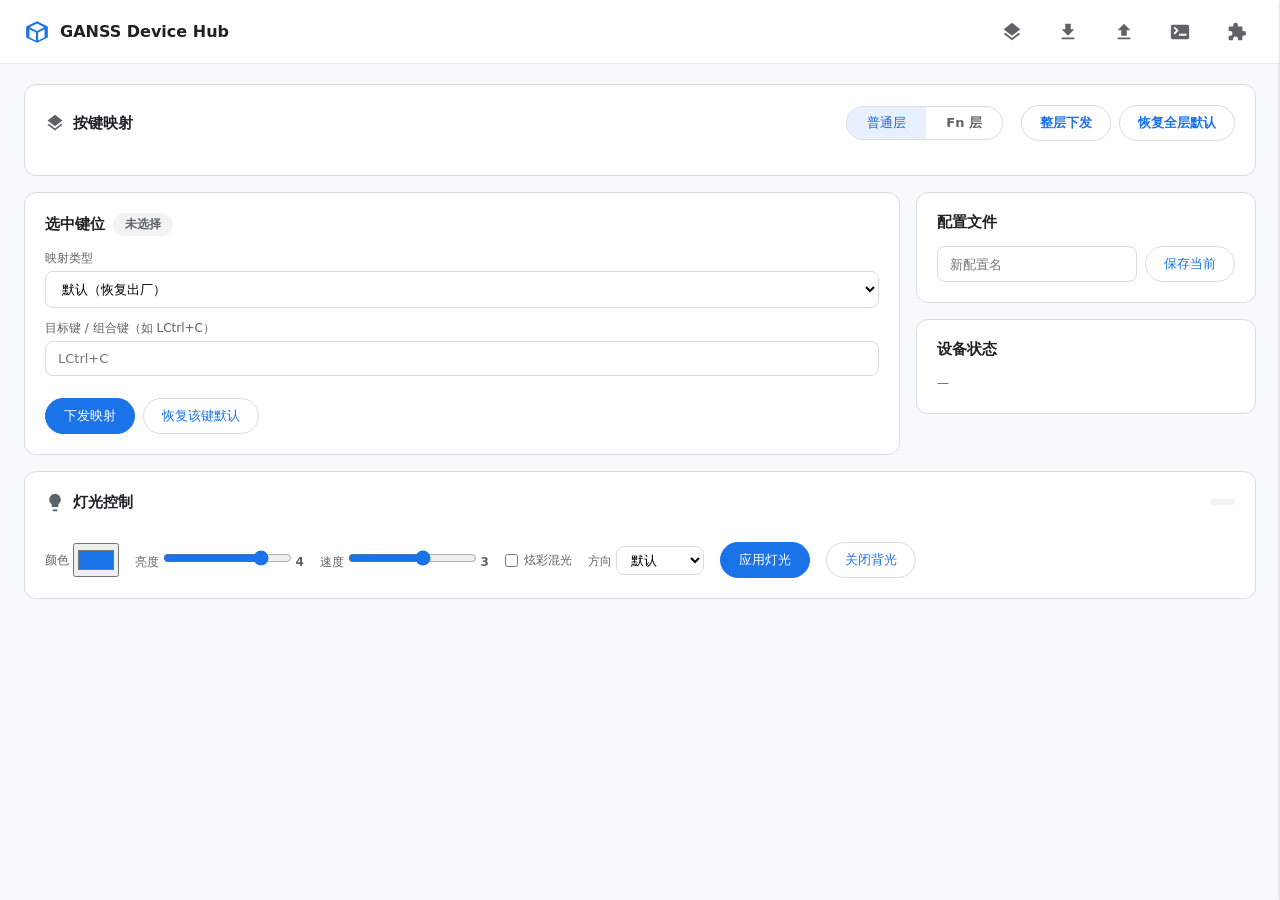
==== commit ec896dec: "Release 收官：移除键盘宏 + 灯光全参数（colorful/direction）+ 文档同步 - 移除键盘宏入口（前端 mapType 选项/宏槽位 UI/下发逻辑）——裁定与官方   Win" ====
--- a/framework/web/index.html
+++ b/framework/web/index.html
@@ -200,7 +200,6 @@
           <option value="key">按键 / 组合键</option>
           <option value="media">多媒体键</option>
           <option value="disabled">禁用按键</option>
-          <option value="macro">宏绑定（槽位）</option>
         </select>
         <div id="uiKey">
           <label class="f">目标键 / 组合键（如 LCtrl+C）</label>
@@ -210,10 +209,6 @@
         <div id="uiMedia" class="hidden">
           <label class="f">多媒体键（Consumer Page LE）</label>
           <select class="f" id="mediaKey"></select>
-        </div>
-        <div id="uiMacro" class="hidden">
-          <label class="f">宏槽位（0-99）</label>
-          <input class="f" id="macroSlot" type="number" min="0" max="99" value="0">
         </div>
         <div class="btnrow">
           <button class="m3 primary" onclick="applyMap()">下发映射</button>
@@ -232,9 +227,28 @@
         </div>
         <div class="card">
           <h2>设备状态</h2>
-          <div id="kbStateInfo" class="device-info" style="font-size:12px;color:var(--g-sub);line-height:1.7">—</div>
-          <div class="btnrow"><button class="m3 primary" onclick="kbLighting()">测试灯光</button></div>
-        </div>
+          <div id="kbStateInfo" style="font-size:12px;color:var(--g-sub);line-height:1.7">—</div>
+        </div>
+      </div>
+    </div>
+    <div class="card">
+      <h2><svg><use href="#i-light"/></svg>灯光控制
+        <span style="flex:1"></span>
+        <span class="pill ro" id="lightModeDesc"></span>
+      </h2>
+      <div id="lightModes" style="display:grid;grid-template-columns:repeat(7,1fr);gap:8px"></div>
+      <div style="display:flex;gap:16px;margin-top:16px;flex-wrap:wrap;align-items:center">
+        <label class="f" style="margin:0">颜色 <input type="color" id="lightColor" value="#1A73E8" style="width:46px;height:34px;padding:2px;vertical-align:middle"></label>
+        <label class="f" style="margin:0">亮度 <input type="range" id="lightBri" min="0" max="5" value="4" oninput="lightBriV.textContent=this.value"> <b id="lightBriV">4</b></label>
+        <label class="f" style="margin:0">速度 <input type="range" id="lightSpd" min="0" max="5" value="3" oninput="lightSpdV.textContent=this.value"> <b id="lightSpdV">3</b></label>
+        <label class="f" style="margin:0;display:flex;gap:6px;align-items:center"><input type="checkbox" id="lightColorful"> 炫彩混光</label>
+        <label class="f" style="margin:0">方向
+          <select class="f" id="lightDir" style="width:auto;padding:5px 10px">
+            <option value="0">默认</option><option value="1">左 → 右</option>
+            <option value="2">右 → 左</option><option value="3">上 → 下</option><option value="4">下 → 上</option>
+          </select></label>
+        <button class="m3 primary" onclick="applyLightFull()">应用灯光</button>
+        <button class="m3" onclick="lightOff()">关闭背光</button>
       </div>
     </div>
   </section>
